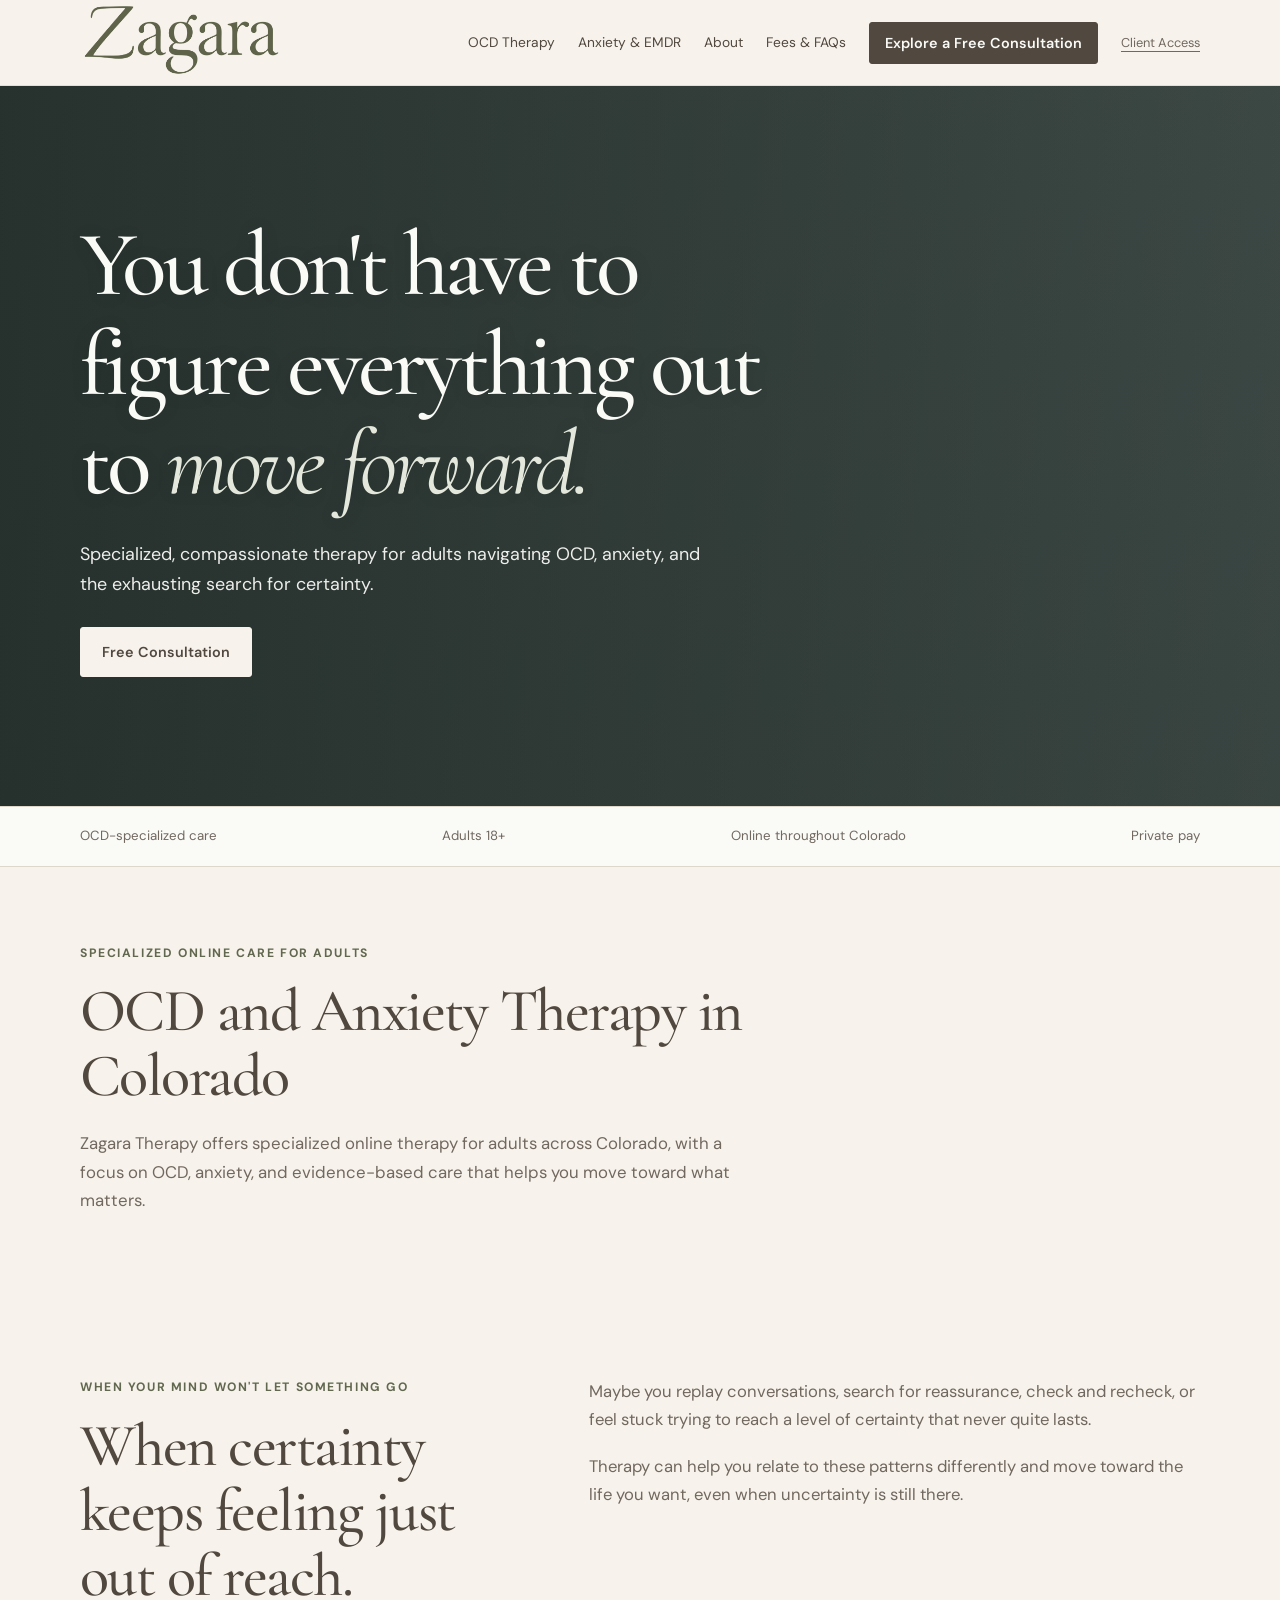
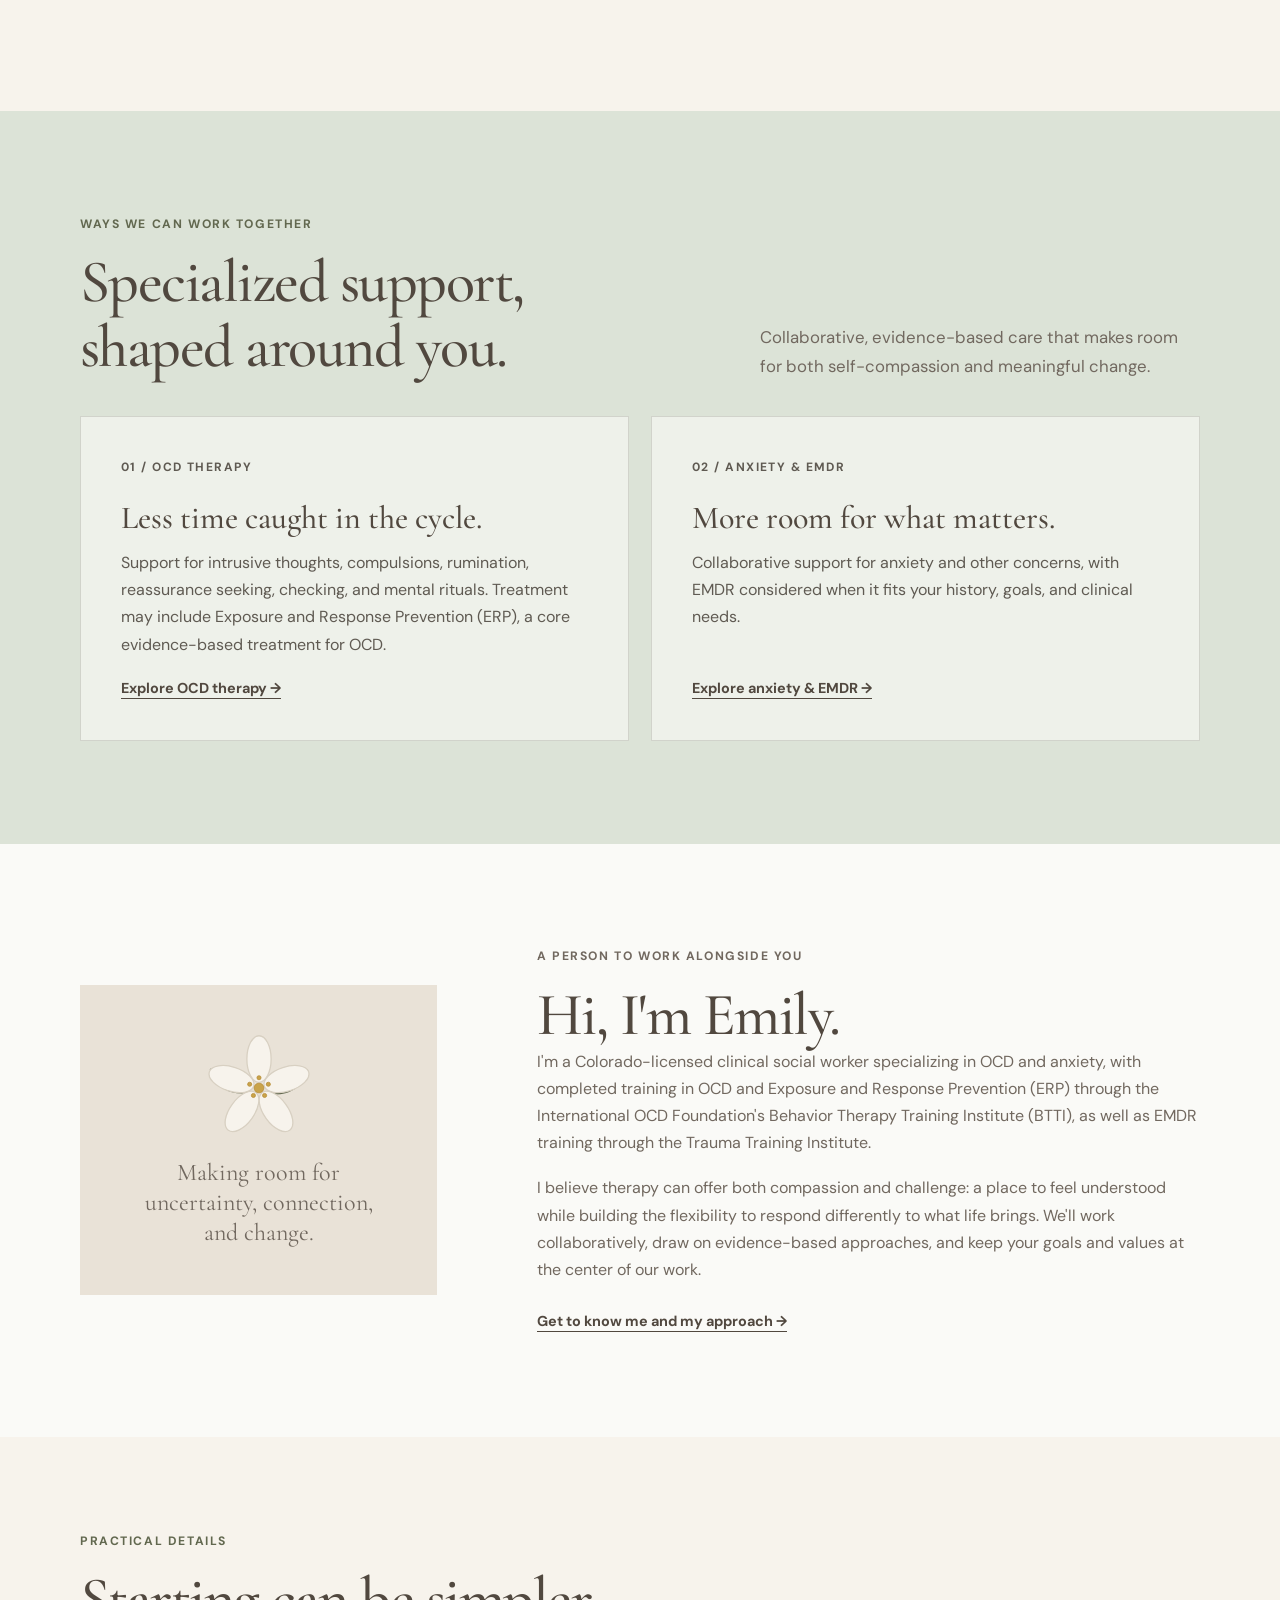
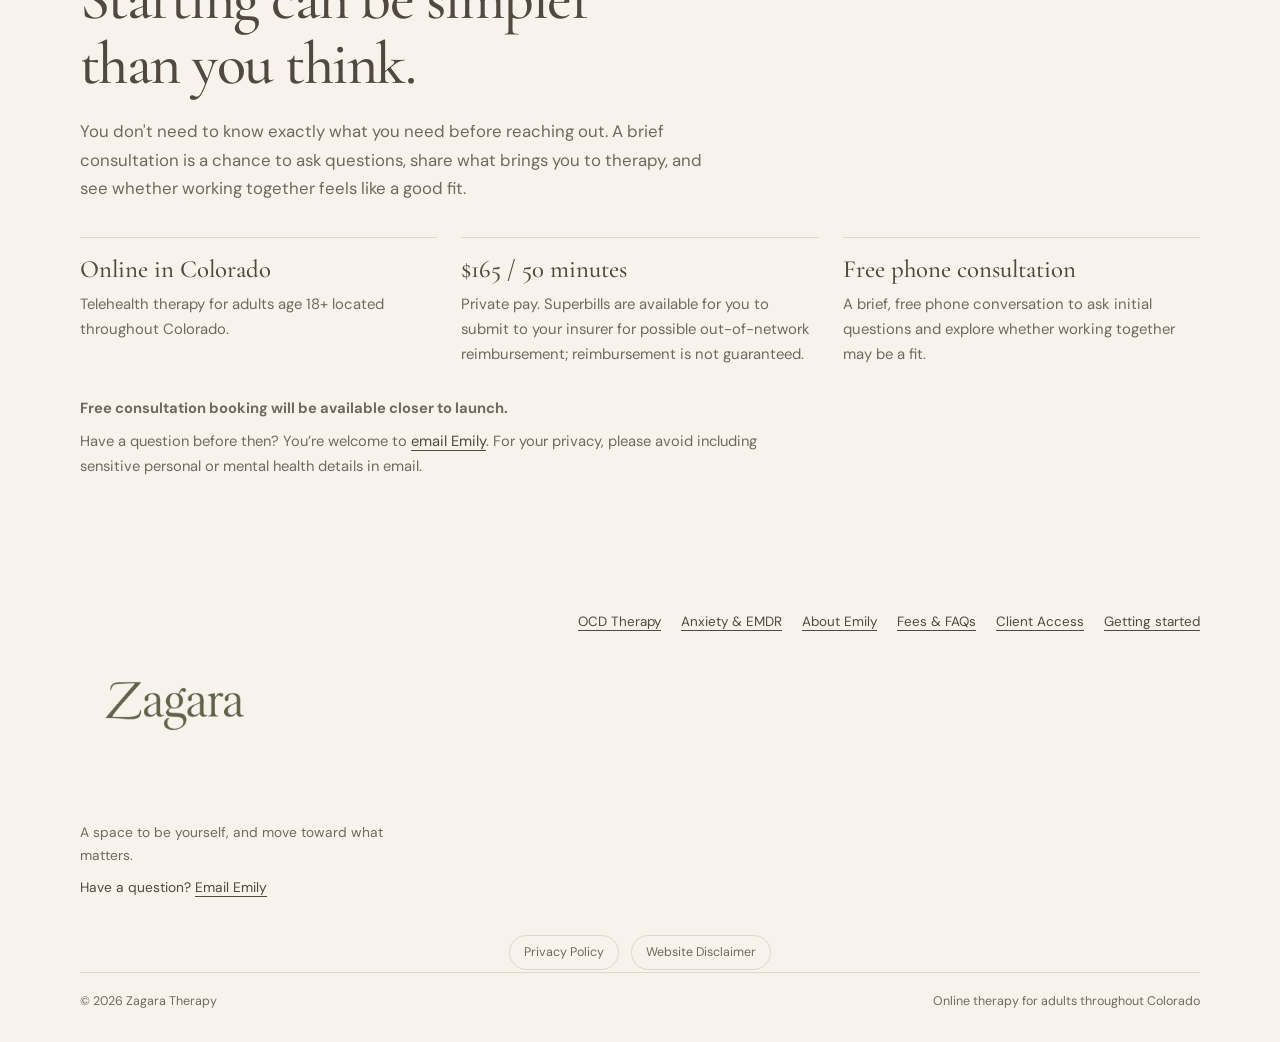
==== index.html @ 6fc8897b "Replace logo image with wordmark in header" ====
<!doctype html>
<html lang="en">
<head>
  <meta name="robots" content="noindex, nofollow">
  <meta charset="utf-8">
  <meta name="viewport" content="width=device-width, initial-scale=1">
  <title>Zagara Therapy | OCD &amp; Anxiety Therapy in Colorado</title>
  <meta name="description" content="Specialized therapy for adults navigating OCD and anxiety throughout Colorado. Online therapy with a collaborative, evidence-based approach.">
  <meta name="theme-color" content="#F7F3EC">
  <meta property="og:type" content="website">
  <meta property="og:site_name" content="Zagara Therapy">
  <meta property="og:title" content="Zagara Therapy | OCD &amp; Anxiety Therapy in Colorado">
  <meta property="og:description" content="Specialized therapy for adults navigating OCD and anxiety throughout Colorado. Online therapy with a collaborative, evidence-based approach.">
  <link rel="icon" type="image/svg+xml" href="zagara-blossom.svg">
  <link rel="stylesheet" href="styles.css">
</head>
<body>
<a class="skip-link" href="#main">Skip to content</a>
<header class="site-header">
  <nav class="nav container" aria-label="Main navigation">
<a class="brand" href="index.html" aria-label="Zagara Therapy home">
  <img src="GREENWORDMARKCROP.png" alt="Zagara Therapy">
</a>
    <a class="button nav-top-cta" href="index.html#consultation">Free Consultation</a>
    <button class="nav-toggle" type="button" aria-expanded="false" aria-controls="primary-navigation" aria-label="Open navigation menu">
      <span></span><span></span><span></span>
    </button>
    <div class="nav-links" id="primary-navigation">
      <a href="ocd-therapy.html">OCD Therapy</a>
      <a href="anxiety-emdr.html">Anxiety &amp; EMDR</a>
      <a href="about.html">About</a>
      <a href="faq.html">Fees &amp; FAQs</a>
      <a class="button nav-menu-cta" href="index.html#consultation">Explore a Free Consultation</a>
      <a class="client-access-link" href="faq.html#client-access">Client Access</a>
    </div>
  </nav>
</header>
<main id="main">
  <section class="hero" id="home" aria-label="Welcome">
    <div class="container hero-content">
      <h1>You don't have to figure everything out to <em>move forward.</em></h1>
      <p class="hero-copy">Specialized, compassionate therapy for adults navigating OCD, anxiety, and the exhausting search for certainty.</p>
      <div class="hero-actions">
        <a class="button" href="#consultation">Free Consultation</a>
      </div>
    </div>
  </section>

  <div class="trust-strip" aria-label="Practice details">
    <div class="container trust-items">
      <span>OCD-specialized care</span><span>Adults 18+</span><span>Online throughout Colorado</span><span>Private pay</span>
    </div>
  </div>

  <section class="section location-intro" aria-labelledby="location-intro-heading">
    <div class="container">
      <p class="eyebrow">Specialized online care for adults</p>
      <h2 id="location-intro-heading">OCD and Anxiety Therapy in Colorado</h2>
      <p class="section-intro">Zagara Therapy offers specialized online therapy for adults across Colorado, with a focus on OCD, anxiety, and evidence-based care that helps you move toward what matters.</p>
    </div>
  </section>

  <section class="section" id="recognition">
    <div class="container recognition-grid">
      <div>
        <p class="eyebrow">When your mind won't let something go</p>
        <h2>When certainty keeps feeling just out of reach.</h2>
      </div>
      <div class="recognition-copy">
        <p>Maybe you replay conversations, search for reassurance, check and recheck, or feel stuck trying to reach a level of certainty that never quite lasts.</p>
        <p>Therapy can help you relate to these patterns differently and move toward the life you want, even when uncertainty is still there.</p>
      </div>
    </div>
  </section>

  <section class="section services" id="services">
    <div class="container">
      <div class="services-heading">
        <div>
          <p class="eyebrow">Ways we can work together</p>
          <h2>Specialized support,<br>shaped around you.</h2>
        </div>
        <p class="section-intro">Collaborative, evidence-based care that makes room for both self-compassion and meaningful change.</p>
      </div>
      <div class="services-grid">
        <article class="service-card">
          <p class="card-number">01 / OCD THERAPY</p>
          <h3>Less time caught in the cycle.</h3>
          <p>Support for intrusive thoughts, compulsions, rumination, reassurance seeking, checking, and mental rituals. Treatment may include Exposure and Response Prevention (ERP), a core evidence-based treatment for OCD.</p>
          <a class="text-link" href="ocd-therapy.html">Explore OCD therapy →</a>
        </article>
        <article class="service-card">
          <p class="card-number">02 / ANXIETY &amp; EMDR</p>
          <h3>More room for what matters.</h3>
          <p>Collaborative support for anxiety and other concerns, with EMDR considered when it fits your history, goals, and clinical needs.</p>
          <a class="text-link" href="anxiety-emdr.html">Explore anxiety &amp; EMDR →</a>
        </article>
      </div>
    </div>
  </section>

  <section class="section about" id="about">
    <div class="container about-grid">
      <div class="about-art" aria-hidden="true">
        <div><img class="about-art-flower" src="zagara-blossom.svg" alt=""><p>Making room for uncertainty, connection, and change.</p></div>
      </div>
      <div class="about-copy">
        <p class="eyebrow">A person to work alongside you</p>
        <h2>Hi, I'm Emily.</h2>
        <p>I'm a Colorado-licensed clinical social worker specializing in OCD and anxiety, with completed training in OCD and Exposure and Response Prevention (ERP) through the International OCD Foundation's Behavior Therapy Training Institute (BTTI), as well as EMDR training through the Trauma Training Institute.</p>
        <p>I believe therapy can offer both compassion and challenge: a place to feel understood while building the flexibility to respond differently to what life brings. We'll work collaboratively, draw on evidence-based approaches, and keep your goals and values at the center of our work.</p>
        <a class="text-link" href="about.html">Get to know me and my approach →</a>
      </div>
    </div>
  </section>

  <section class="section details" id="consultation">
    <div class="container">
      <p class="eyebrow">Practical details</p>
      <h2>Starting can be simpler<br>than you think.</h2>
      <p class="section-intro">You don't need to know exactly what you need before reaching out. A brief consultation is a chance to ask questions, share what brings you to therapy, and see whether working together feels like a good fit.</p>
      <div class="details-grid">
        <div class="detail"><h3>Online in Colorado</h3><p>Telehealth therapy for adults age 18+ located throughout Colorado.</p></div>
        <div class="detail"><h3>$165 / 50 minutes</h3><p>Private pay. Superbills are available for you to submit to your insurer for possible out-of-network reimbursement; reimbursement is not guaranteed.</p></div>
        <div class="detail"><h3>Free phone consultation</h3><p>A brief, free phone conversation to ask initial questions and explore whether working together may be a fit.</p></div>
      </div>
      <div class="consultation-note">
        <p><strong>Free consultation booking will be available closer to launch.</strong></p>
        <p>Have a question before then? You’re welcome to <a href="mailto:emily@zagaratherapy.com">email Emily</a>. For your privacy, please avoid including sensitive personal or mental health details in email.</p>
      </div>
    </div>
  </section>
</main>
<footer class="site-footer">
  <div class="container">
    <div class="footer-top">
      <div>
       <a class="brand footer-brand" href="index.html" aria-label="Zagara Therapy home">
  <img src="GREEN%20WORD%20MARK.png" alt="Zagara Therapy">
</a>
        <p class="footer-blurb">A space to be yourself, and move toward what matters.</p>
        <p class="footer-contact">Have a question? <a href="mailto:emily@zagaratherapy.com">Email Emily</a></p>
      </div>
      <nav class="footer-links" aria-label="Footer navigation">
        <a href="ocd-therapy.html">OCD Therapy</a>
        <a href="anxiety-emdr.html">Anxiety &amp; EMDR</a>
        <a href="about.html">About Emily</a>
        <a href="faq.html">Fees &amp; FAQs</a>
        <a href="faq.html#client-access">Client Access</a>
        <a href="index.html#consultation">Getting started</a>
      </nav>
    </div>
    <div class="legal-footer-links" aria-label="Legal information">
      <a href="privacy.html">Privacy Policy</a>
      <a href="disclaimer.html">Website Disclaimer</a>
    </div>
    <div class="footer-bottom">
      <span>© <span class="year">2026</span> Zagara Therapy</span>
      <span>Online therapy for adults throughout Colorado</span>
    </div>
  </div>
</footer>
<script>document.querySelectorAll(".year").forEach(function (el) { el.textContent = new Date().getFullYear(); });</script>
<script>
(function () {
  var toggle = document.querySelector('.nav-toggle');
  var menu = document.querySelector('#primary-navigation');
  if (!toggle || !menu) return;
  toggle.addEventListener('click', function () {
    var isOpen = toggle.getAttribute('aria-expanded') === 'true';
    toggle.setAttribute('aria-expanded', String(!isOpen));
    toggle.setAttribute('aria-label', isOpen ? 'Open navigation menu' : 'Close navigation menu');
    menu.classList.toggle('is-open', !isOpen);
  });
  menu.querySelectorAll('a').forEach(function (link) {
    link.addEventListener('click', function () {
      toggle.setAttribute('aria-expanded', 'false');
      toggle.setAttribute('aria-label', 'Open navigation menu');
      menu.classList.remove('is-open');
    });
  });
})();
</script>
</body>
</html>
---- styles.css ----
@import url('https://fonts.googleapis.com/css2?family=Cormorant+Garamond:wght@400;500;600&family=DM+Sans:wght@400;500;600;700&display=swap');

:root {
  --cream: #F7F3EC;
  --white: #FAFAF7;
  --sage: #DCE3D7;
  --olive: #62684F;
  --clay: #A77D68;
  --earth: #51483F;
  --muted: #71685F;
  --line: #DED7CC;
  --serif: "Cormorant Garamond", Georgia, serif;
  --sans: "DM Sans", Arial, sans-serif;
  --page-width: 1120px;
}
* { box-sizing: border-box; }
html { scroll-behavior: smooth; scroll-padding-top: 92px; }
body { margin: 0; background: var(--cream); color: var(--earth); font: 16px/1.7 var(--sans); -webkit-font-smoothing: antialiased; }
a { color: inherit; }
a:focus-visible { outline: 3px solid var(--olive); outline-offset: 4px; border-radius: 3px; }
.skip-link { position: absolute; top: -100px; left: 16px; z-index: 10; padding: 10px 16px; background: var(--white); }
.skip-link:focus { top: 16px; }
.container { width: min(calc(100% - 48px), var(--page-width)); margin-inline: auto; }
.eyebrow { margin: 0 0 16px; color: var(--olive); font-size: .76rem; font-weight: 700; letter-spacing: .13em; text-transform: uppercase; }
h1, h2, h3, .brand { font-family: var(--serif); font-weight: 500; line-height: 1.08; }
h1 { max-width: 760px; margin: 0; font-size: clamp(3.35rem, 7.2vw, 6rem); letter-spacing: -.04em; }
h2 { margin: 0; font-size: clamp(2.5rem, 4.7vw, 4rem); letter-spacing: -.025em; }
h3 { margin: 0; font-size: 2rem; }
p { margin: 0 0 18px; }
.section { padding-block: clamp(66px, 8vw, 104px); }
.section-intro { max-width: 650px; margin-top: 20px; color: var(--muted); font-size: 1.05rem; }
.button { display: inline-flex; min-height: 50px; align-items: center; justify-content: center; padding: 12px 21px; border: 1px solid var(--earth); border-radius: 3px; background: var(--earth); color: var(--white); font: 600 .9rem var(--sans); text-decoration: none; transition: background .2s ease, color .2s ease; }
.button:hover { background: var(--olive); border-color: var(--olive); }
.button-outline { background: transparent; color: var(--earth); }
.button-outline:hover { color: white; }
.text-link { display: inline-block; margin-top: 8px; font-size: .9rem; font-weight: 700; text-decoration-thickness: 1px; text-underline-offset: 5px; }
.site-header { position: sticky; top: 0; z-index: 5; border-bottom: 1px solid rgba(81,72,63,.12); background: rgba(247,243,236,.97); backdrop-filter: blur(10px); }
.nav {
  display: flex;
  min-height: 125px;
  align-items: center;
  justify-content: space-between;
  gap: 24px;
}
.brand {
  display: inline-flex;
  flex-shrink: 0;
  align-items: center;
  text-decoration: none;
}

.brand img {
  display: block;
  width: 340px;
  height: auto;
  max-width: none;
  object-fit: contain;
}
.nav-links { display: flex; align-items: center; gap: 23px; }
.nav-top-cta { display: none; white-space: nowrap; }
.nav-menu-cta { display: inline-flex; }
.nav-toggle { display: none; }
.client-access-link { color: var(--muted); font-size: .8rem !important; text-decoration: underline !important; text-underline-offset: 4px; white-space: nowrap; }
.nav-toggle { border: 1px solid var(--line); border-radius: 3px; background: transparent; width: 44px; height: 42px; padding: 10px; flex-direction: column; justify-content: center; gap: 5px; cursor: pointer; }
.nav-toggle span { display: block; height: 2px; width: 100%; background: var(--earth); }
.nav-links > a:not(.button) { font-size: .86rem; text-decoration: none; }
.nav-links > a:not(.button):hover { text-decoration: underline; text-underline-offset: 4px; }
.nav .button { min-height: 42px; padding: 8px 15px; }
.hero {
  position: relative;
  display: flex;
  min-height: clamp(560px, 66vw, 720px);
  align-items: center;
  overflow: hidden;
  isolation: isolate;
  padding-block: clamp(76px, 10vw, 132px);
  background-color: #46534f;
  background-image: linear-gradient(90deg, rgba(29, 39, 36, .72) 0%, rgba(36, 46, 42, .55) 48%, rgba(36, 46, 42, .18) 100%), linear-gradient(0deg, rgba(29, 39, 36, .22), rgba(29, 39, 36, .12)), url("https://images.unsplash.com/photo-1587032044508-f13ba5cd6a0a?auto=format&fit=crop&fm=jpg&q=85&w=2400");
  background-size: cover;
  background-position: center 54%;
}
.hero-content { position: relative; z-index: 1; }
.hero h1 { max-width: 760px; color: #FAFAF7; text-shadow: 0 1px 18px rgba(0,0,0,.12); }
.hero h1 em { color: #E4E8DC; font-weight: 400; }
.hero-copy { max-width: 620px; margin-top: 25px; color: rgba(250,250,247,.94); font-size: clamp(1.03rem, 1.4vw, 1.16rem); }
.hero-actions { display: flex; flex-wrap: wrap; align-items: center; gap: 13px; margin-top: 27px; }
.hero .button { border-color: #F7F3EC; background: #F7F3EC; color: var(--earth); }
.hero .button:hover { border-color: #DCE3D7; background: #DCE3D7; color: var(--earth); }
.trust-strip { border-block: 1px solid var(--line); background: var(--white); }
.location-intro { padding-top: clamp(48px, 6vw, 76px); padding-bottom: clamp(38px, 5vw, 60px); }
.location-intro h2 { max-width: 760px; margin-bottom: 0; }
.location-intro .section-intro { margin-bottom: 0; }
.brand-manifesto {
  display: flex;
  flex-direction: column;
  align-items: center;
  gap: 12px;
  margin: 38px 0 !important;
  padding: 28px 22px 30px;
  border-block: 1px solid var(--line);
  background: rgba(220, 227, 215, .28);
  text-align: center;
}
.brand-manifesto-flower { display: block; width: 34px; height: 34px; object-fit: contain; }
.brand-manifesto p {
  max-width: 560px;
  margin: 0 !important;
  color: var(--olive) !important;
  font-family: var(--serif);
  font-size: clamp(1.8rem, 3.4vw, 2.45rem);
  font-weight: 500;
  line-height: 1.12;
  letter-spacing: -.015em;
}
.trust-items { display: flex; flex-wrap: wrap; justify-content: space-between; gap: 12px 24px; padding-block: 18px; }
.trust-items span { color: var(--muted); font-size: .83rem; }
.recognition-grid { display: grid; grid-template-columns: .8fr 1.2fr; gap: clamp(36px, 8vw, 105px); }
.recognition-copy { color: var(--muted); font-size: 1.04rem; }
.recognition-copy p:last-child { margin-bottom: 0; }
.services { background: var(--sage); }
.services-heading { display: flex; align-items: end; justify-content: space-between; gap: 28px; }
.services-heading .section-intro { max-width: 440px; margin: 0; }
.services-grid { display: grid; grid-template-columns: repeat(2, minmax(0, 1fr)); gap: 22px; margin-top: 36px; }
.service-card { display: flex; min-height: 300px; flex-direction: column; align-items: flex-start; padding: clamp(26px, 3.5vw, 40px); border: 1px solid rgba(81,72,63,.18); background: rgba(250,250,247,.62); }
.card-number { margin-bottom: 23px; color: var(--olive); font-size: .75rem; font-weight: 700; letter-spacing: .12em; }
.service-card h3 { margin-bottom: 14px; }
.service-card p { color: #5F5A52; }
.service-card .text-link { margin-top: auto; }
.about { background: var(--white); }
.about-grid { display: grid; grid-template-columns: .7fr 1.3fr; align-items: center; gap: clamp(36px, 8vw, 100px); }
.about-art { display: grid; min-height: 310px; place-items: center; padding: 28px; background: #E9E2D7; text-align: center; }
.about-art-flower { display: block; width: 112px; height: 112px; margin: 0 auto; }
.about-art p { max-width: 230px; margin: 14px auto 0; color: var(--muted); font-family: var(--serif); font-size: 1.5rem; line-height: 1.25; }
.about-copy p { color: var(--muted); }
.details { padding-block: clamp(64px, 8vw, 94px); }
.consultation-note { margin-top: 28px; max-width: 720px; color: var(--muted); font-size: .92rem; }
.consultation-note p { margin: 8px 0; }
.consultation-note a, .footer-contact a { color: var(--earth); text-underline-offset: 4px; }
.footer-contact { margin: 8px 0 0; font-size: .86rem; }
.details-grid { display: grid; grid-template-columns: repeat(3, minmax(0, 1fr)); gap: 24px; margin-top: 34px; }
.detail { padding-top: 18px; border-top: 1px solid var(--line); }
.detail h3 { margin-bottom: 9px; font-size: 1.55rem; }
.detail p { margin-bottom: 0; color: var(--muted); font-size: .93rem; }
.cta { padding-block: clamp(68px, 9vw, 100px); background: var(--earth); color: var(--white); }
.cta-grid { display: grid; grid-template-columns: 1.1fr .9fr; align-items: center; gap: 50px; }
.cta .eyebrow { color: #D5DCCB; }
.cta h2 { max-width: 650px; }
.cta-copy { color: #E3DDD4; }
.cta .button { border-color: var(--white); background: var(--white); color: var(--earth); }
.cta .button:hover { border-color: var(--sage); background: var(--sage); }
.cta-note { margin-top: 12px; font-size: .82rem; }
.page-hero { padding-block: clamp(66px, 9vw, 112px) 72px; border-bottom: 1px solid var(--line); }
.page-hero h1 { max-width: 850px; font-size: clamp(3.2rem, 6.5vw, 5.3rem); }
.prose { max-width: 780px; }
.prose h2 { margin: 36px 0 16px; font-size: clamp(2rem, 4vw, 3rem); }
.prose h3 { margin: 25px 0 10px; font-size: 1.6rem; }
.prose p, .prose li { color: var(--muted); }
.prose ul { padding-left: 1.3rem; }
.prose li { margin-bottom: 8px; }
.content-layout { display: grid; grid-template-columns: minmax(0, 1fr) minmax(220px, .45fr); gap: clamp(35px, 7vw, 90px); }
.side-note { align-self: start; padding: 25px; background: var(--sage); }
.side-note h2 { font-size: 1.8rem; margin-bottom: 12px; }
.side-note p { color: #5F5A52; font-size: .93rem; }
.site-footer { padding-block: 30px; background: var(--cream); }
.footer-top { display: flex; flex-wrap: wrap; justify-content: space-between; gap: 24px; padding-bottom: 22px; }
.footer-blurb { max-width: 320px; margin: 6px 0 0; color: var(--muted); font-size: .86rem; }
.footer-links { display: flex; flex-wrap: wrap; align-items: flex-start; gap: 10px 20px; }
.footer-links a { font-size: .84rem; text-underline-offset: 4px; }
.footer-bottom { display: flex; flex-wrap: wrap; justify-content: space-between; gap: 10px; padding-top: 18px; border-top: 1px solid var(--line); color: var(--muted); font-size: .78rem; }
@media (max-width: 820px) {
  .nav { flex-wrap: wrap; padding-block: 12px; gap: 12px; }
  .nav-links { flex-wrap: wrap; gap: 10px 18px; }
  .recognition-grid, .about-grid, .cta-grid, .content-layout { grid-template-columns: 1fr; }
  .services-heading { align-items: flex-start; flex-direction: column; }
  .services-heading .section-intro { margin-top: 14px; }
  .about-art { min-height: 230px; }
}
@media (max-width: 600px) {
  .container { width: min(calc(100% - 36px), var(--page-width)); }
  .brand { font-size: 1.58rem; gap: 7px; }
  .brand-flower { width: 29px; height: 29px; }
  .nav { display: grid; grid-template-columns: minmax(0, 1fr) auto auto; gap: 10px; }
  .nav .brand { font-size: 1.42rem; }
  .nav .brand-flower { width: 27px; height: 27px; }
  .nav-top-cta { display: inline-flex; margin: 0; min-height: 40px; padding: 7px 11px; font-size: .76rem; }
  .nav-toggle { display: flex; }
  .nav-links { display: none; grid-column: 1 / -1; width: 100%; padding: 14px 0 4px; border-top: 1px solid var(--line); align-items: stretch; flex-direction: column; gap: 0; }
  .nav-links.is-open { display: flex; }
  .nav-links > a:not(.button) { display: block; padding: 10px 2px; font-size: .96rem; }
  .nav-links .nav-menu-cta { display: inline-flex; width: 100%; margin: 8px 0; }
  .nav-links .client-access-link { padding-top: 8px; padding-bottom: 8px; }
  .nav .button { min-height: 40px; }
  .hero { min-height: 650px; padding-block: 76px; background-position: 61% center; background-image: linear-gradient(90deg, rgba(29,39,36,.76), rgba(29,39,36,.43)), linear-gradient(0deg, rgba(29,39,36,.28), rgba(29,39,36,.12)), url("https://images.unsplash.com/photo-1587032044508-f13ba5cd6a0a?auto=format&fit=crop&fm=jpg&q=85&w=1600"); }
  .hero h1 { font-size: clamp(3rem, 12vw, 4.4rem); }
  .hero-copy { max-width: 34rem; }
  .hero-actions { align-items: flex-start; }
  .trust-items { display: grid; grid-template-columns: 1fr 1fr; gap: 10px; }
  .services-grid, .details-grid { grid-template-columns: 1fr; }
  .service-card { min-height: 265px; }
  .footer-top, .footer-bottom { flex-direction: column; }
}
@media (prefers-reduced-motion: reduce) {
  html { scroll-behavior: auto; }
  *, *::before, *::after { transition-duration: .01ms !important; }
}


/* Quiet legal links at the very bottom of every page */
.legal-footer-links {
  display: flex;
  flex-wrap: wrap;
  justify-content: center;
  gap: 10px 12px;
  padding: 14px 0 2px;
}
.legal-footer-links a {
  display: inline-flex;
  align-items: center;
  justify-content: center;
  min-height: 34px;
  padding: 6px 14px;
  border: 1px solid var(--line);
  border-radius: 999px;
  color: var(--muted);
  font-size: .78rem;
  text-decoration: none;
  transition: background-color .18s ease, border-color .18s ease, color .18s ease;
}
.legal-footer-links a:hover,
.legal-footer-links a:focus-visible {
  background: var(--sage);
  border-color: var(--olive);
  color: var(--earth);
}
@media (max-width: 600px) {
  .legal-footer-links { justify-content: flex-start; }
}

/* About page credentials box */
.credentials-box {
  background: #DCE3D7;
  border: 1px solid rgba(81, 72, 63, 0.12);
  border-radius: 8px;
  padding: 28px 32px;
}

.credentials-box h2 {
  margin-top: 0;
  margin-bottom: 20px;
}

.credentials-box ul {
  list-style: none;
  padding: 0;
  margin: 0;
}

.credentials-box li {
  display: flex;
  flex-direction: column;
  gap: 5px;
  padding: 14px 0;
  border-bottom: 1px solid rgba(81, 72, 63, 0.15);
}

.credentials-box li:last-child {
  border-bottom: none;
  padding-bottom: 0;
}

.credentials-box li strong {
  color: #51483F;
  font-weight: 600;
}

.credentials-box li span {
  color: #51483F;
  line-height: 1.6;
  font-size: 0.95rem;
}

@media (max-width: 600px) {
  .credentials-box {
    padding: 22px;
  }
}
/* Header logo sizing */
.brand img {
  display: block;
  width: 200px;
  height: auto;
  max-width: 100%;
  object-fit: contain;
}

.nav {
  min-height: 85px;
}

@media (max-width: 700px) {
  .nav {
    min-height: 68px;
  }

  .brand img {
    width: 155px;
  }
}
@media (min-width: 701px) {
  .brand img {
    padding-bottom: 6px;
  }
}
.footer-brand img {
  display: block;
  width: 190px;
  height: auto;
  object-fit: contain;
}
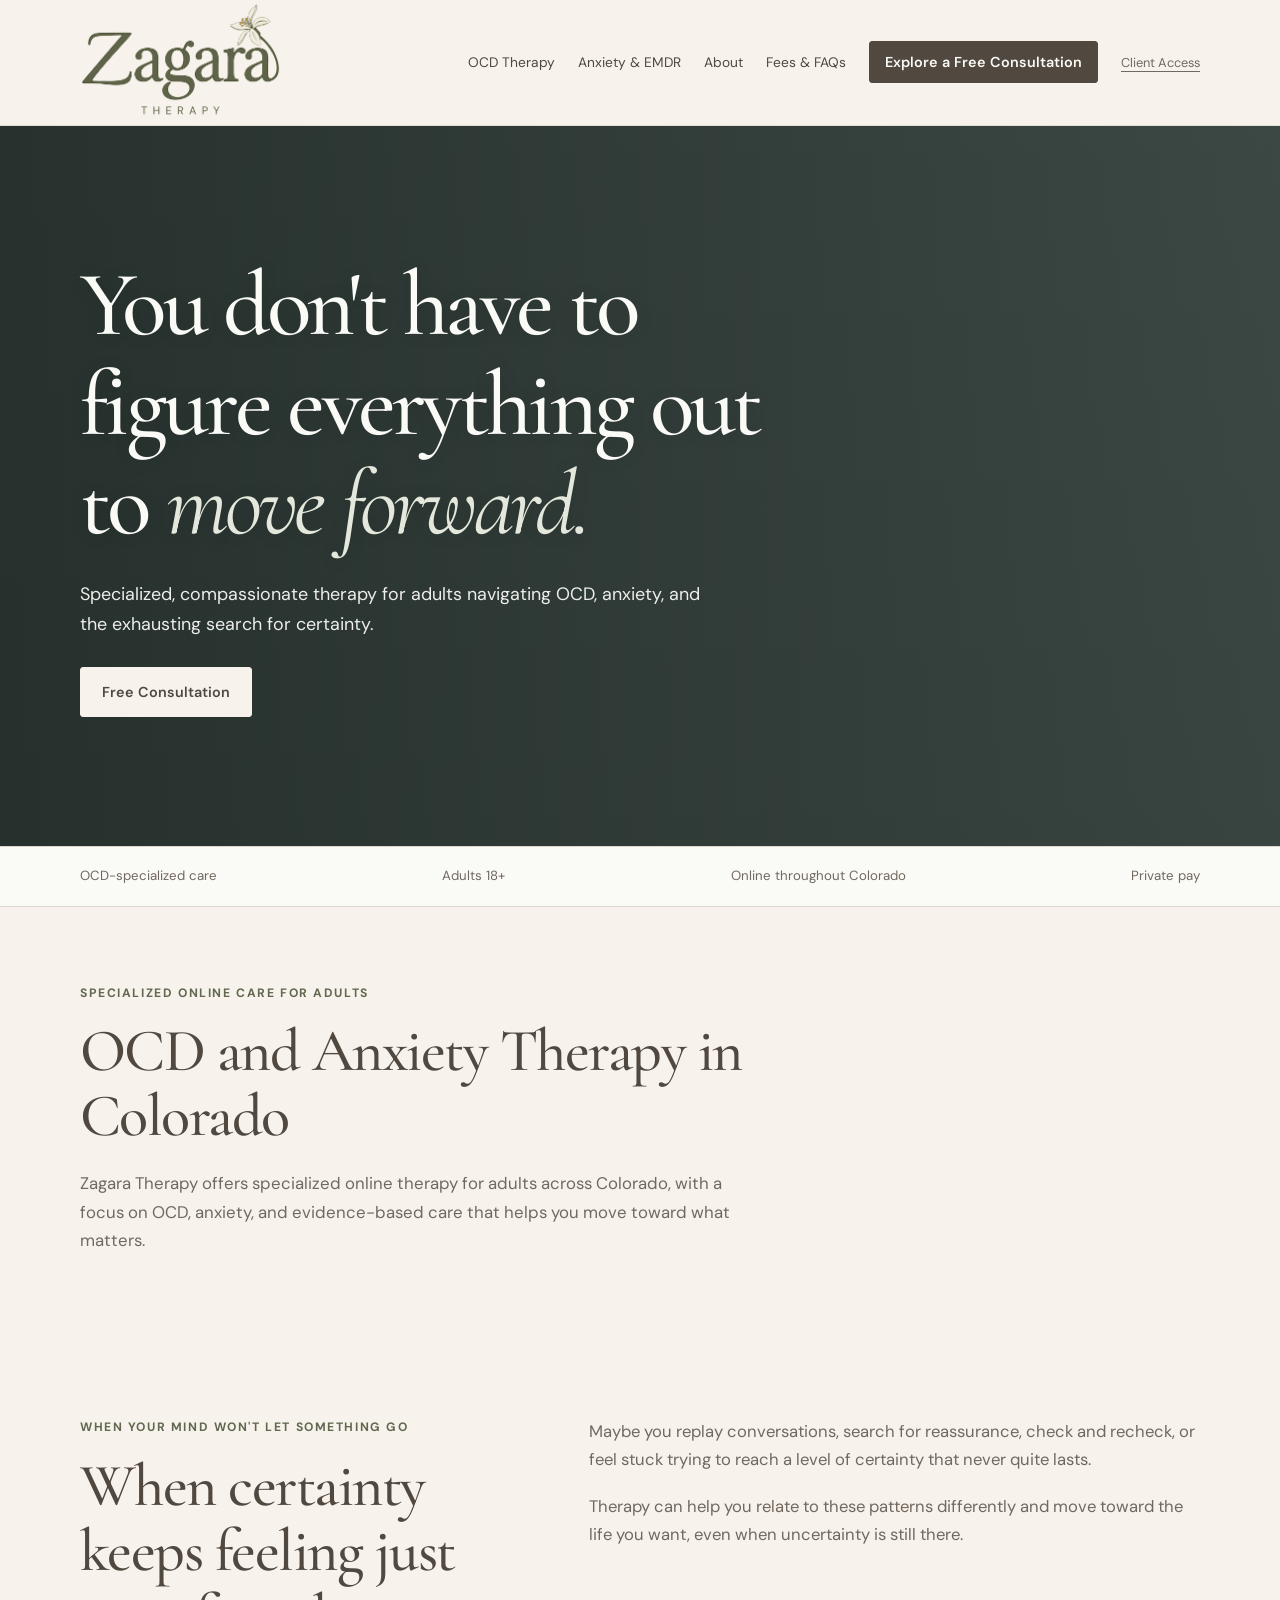
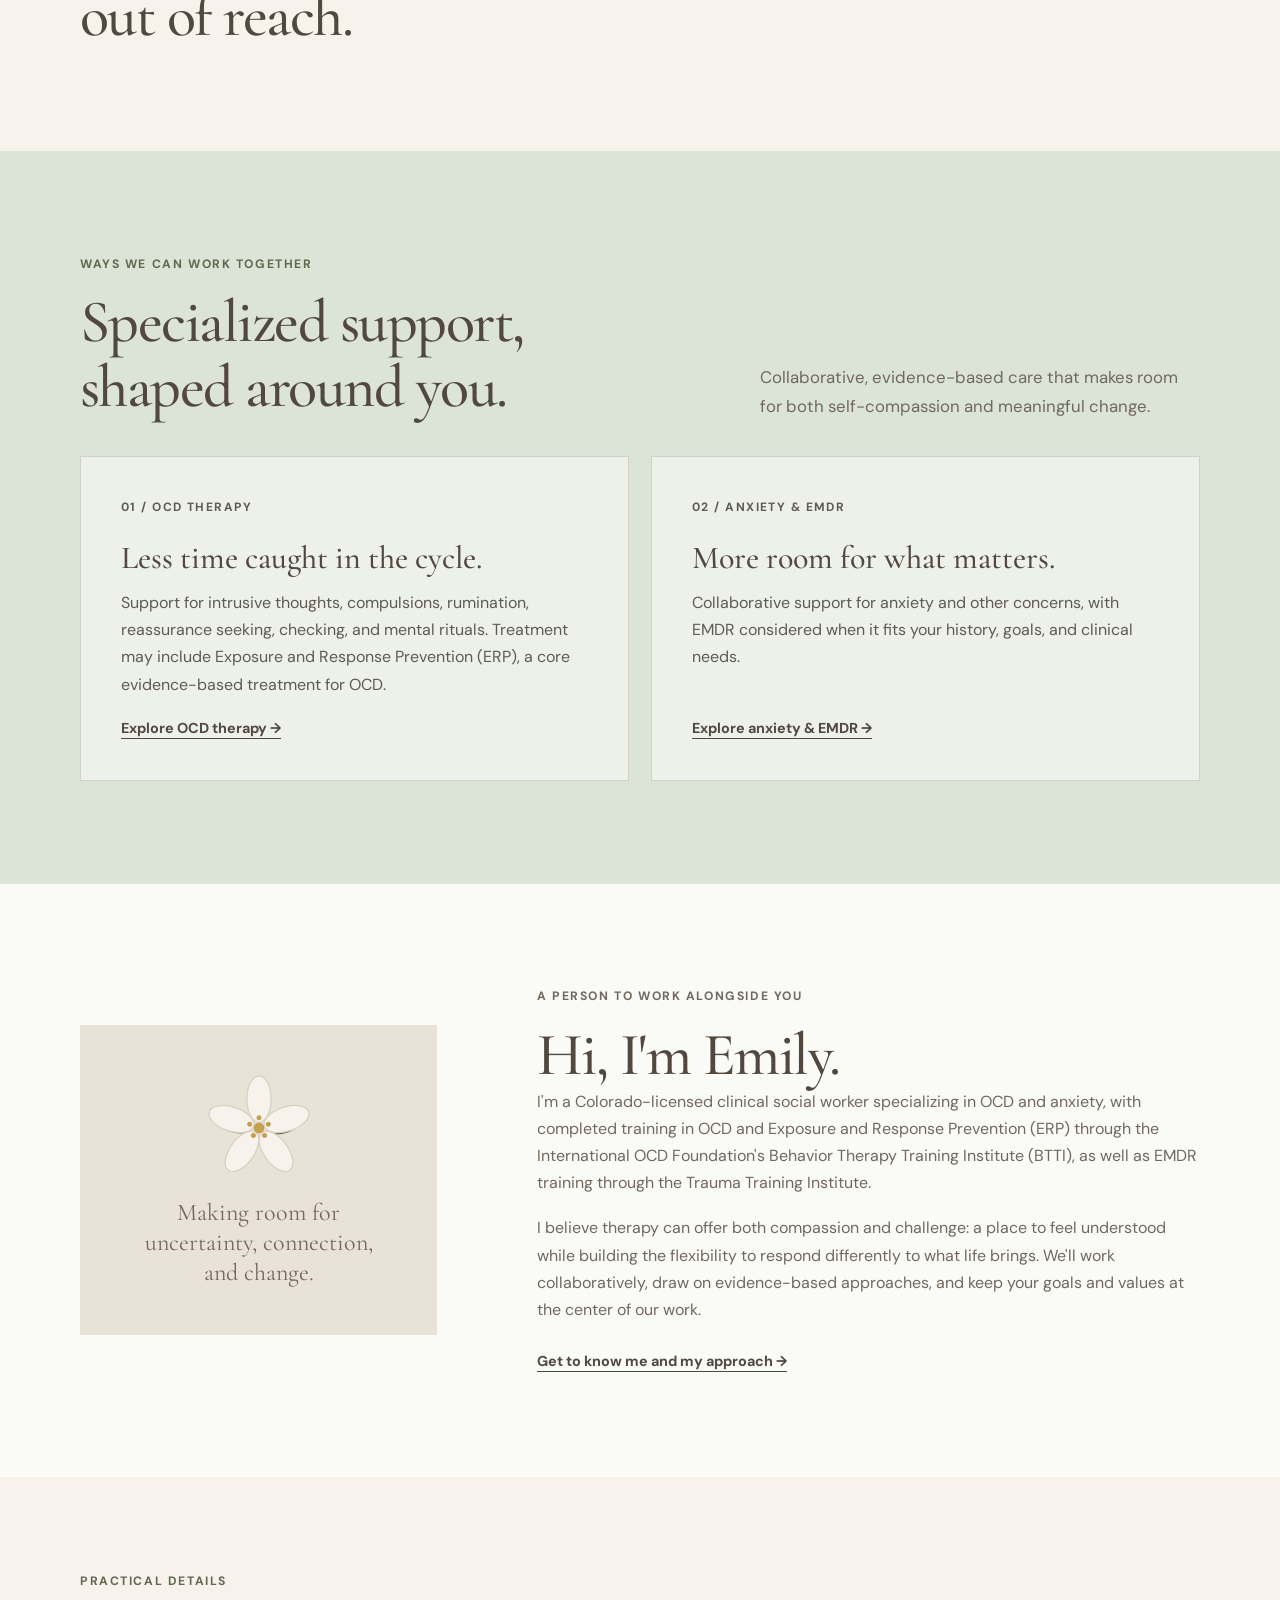
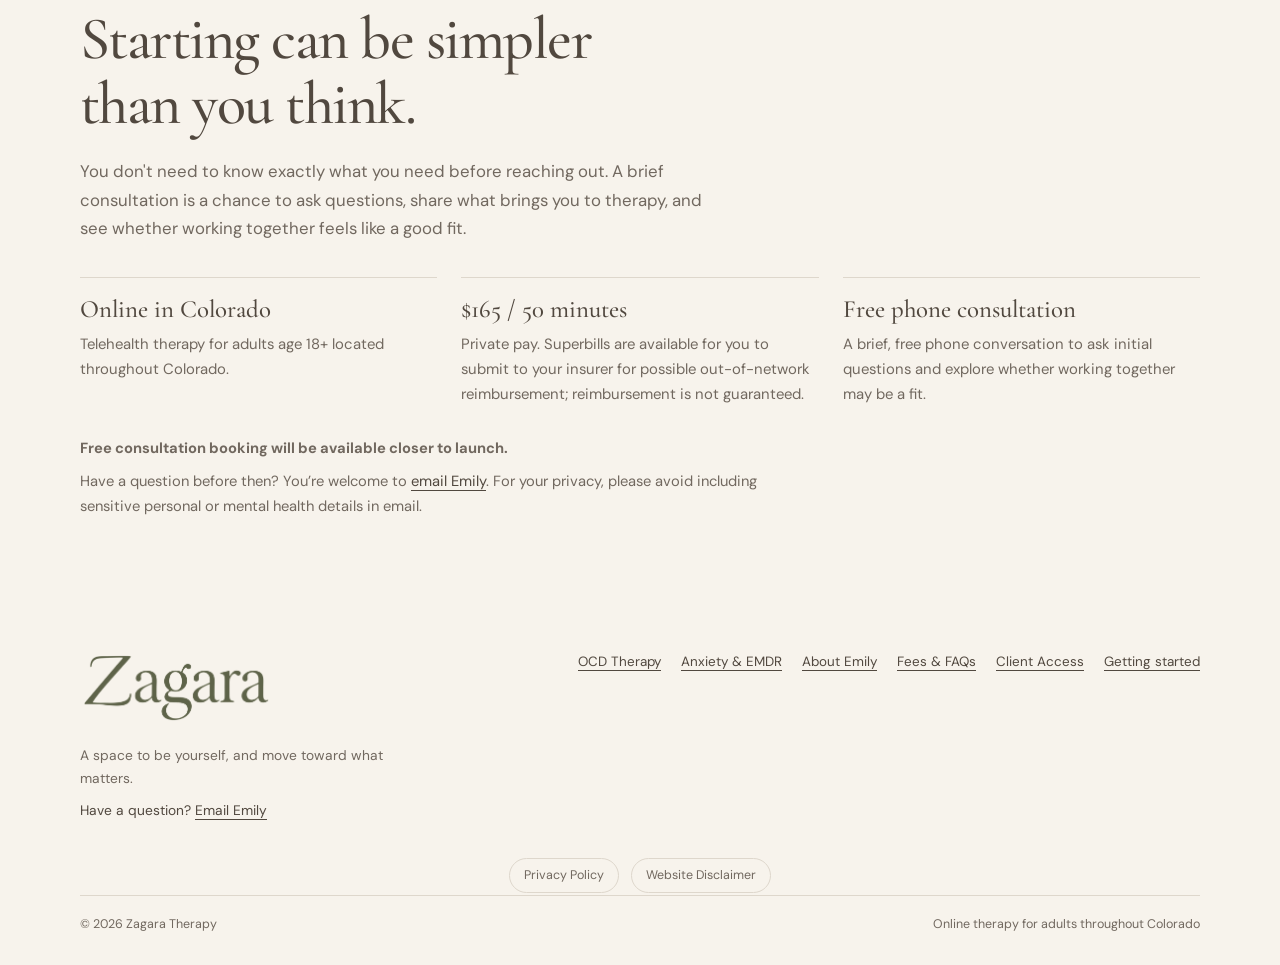
==== commit c1e2927e: "Replace images in header and footer with new logos" ====
--- a/index.html
+++ b/index.html
@@ -19,7 +19,7 @@
 <header class="site-header">
   <nav class="nav container" aria-label="Main navigation">
 <a class="brand" href="index.html" aria-label="Zagara Therapy home">
-  <img src="GREENWORDMARKCROP.png" alt="Zagara Therapy">
+   <img src="GREENSUBLOGOCROP.png" alt="Zagara Therapy">
 </a>
     <a class="button nav-top-cta" href="index.html#consultation">Free Consultation</a>
     <button class="nav-toggle" type="button" aria-expanded="false" aria-controls="primary-navigation" aria-label="Open navigation menu">
@@ -136,7 +136,7 @@
     <div class="footer-top">
       <div>
        <a class="brand footer-brand" href="index.html" aria-label="Zagara Therapy home">
-  <img src="GREEN%20WORD%20MARK.png" alt="Zagara Therapy">
+  <img src="GREENWORDMARKCROP.png" alt="Zagara Therapy">
 </a>
         <p class="footer-blurb">A space to be yourself, and move toward what matters.</p>
         <p class="footer-contact">Have a question? <a href="mailto:emily@zagaratherapy.com">Email Emily</a></p>
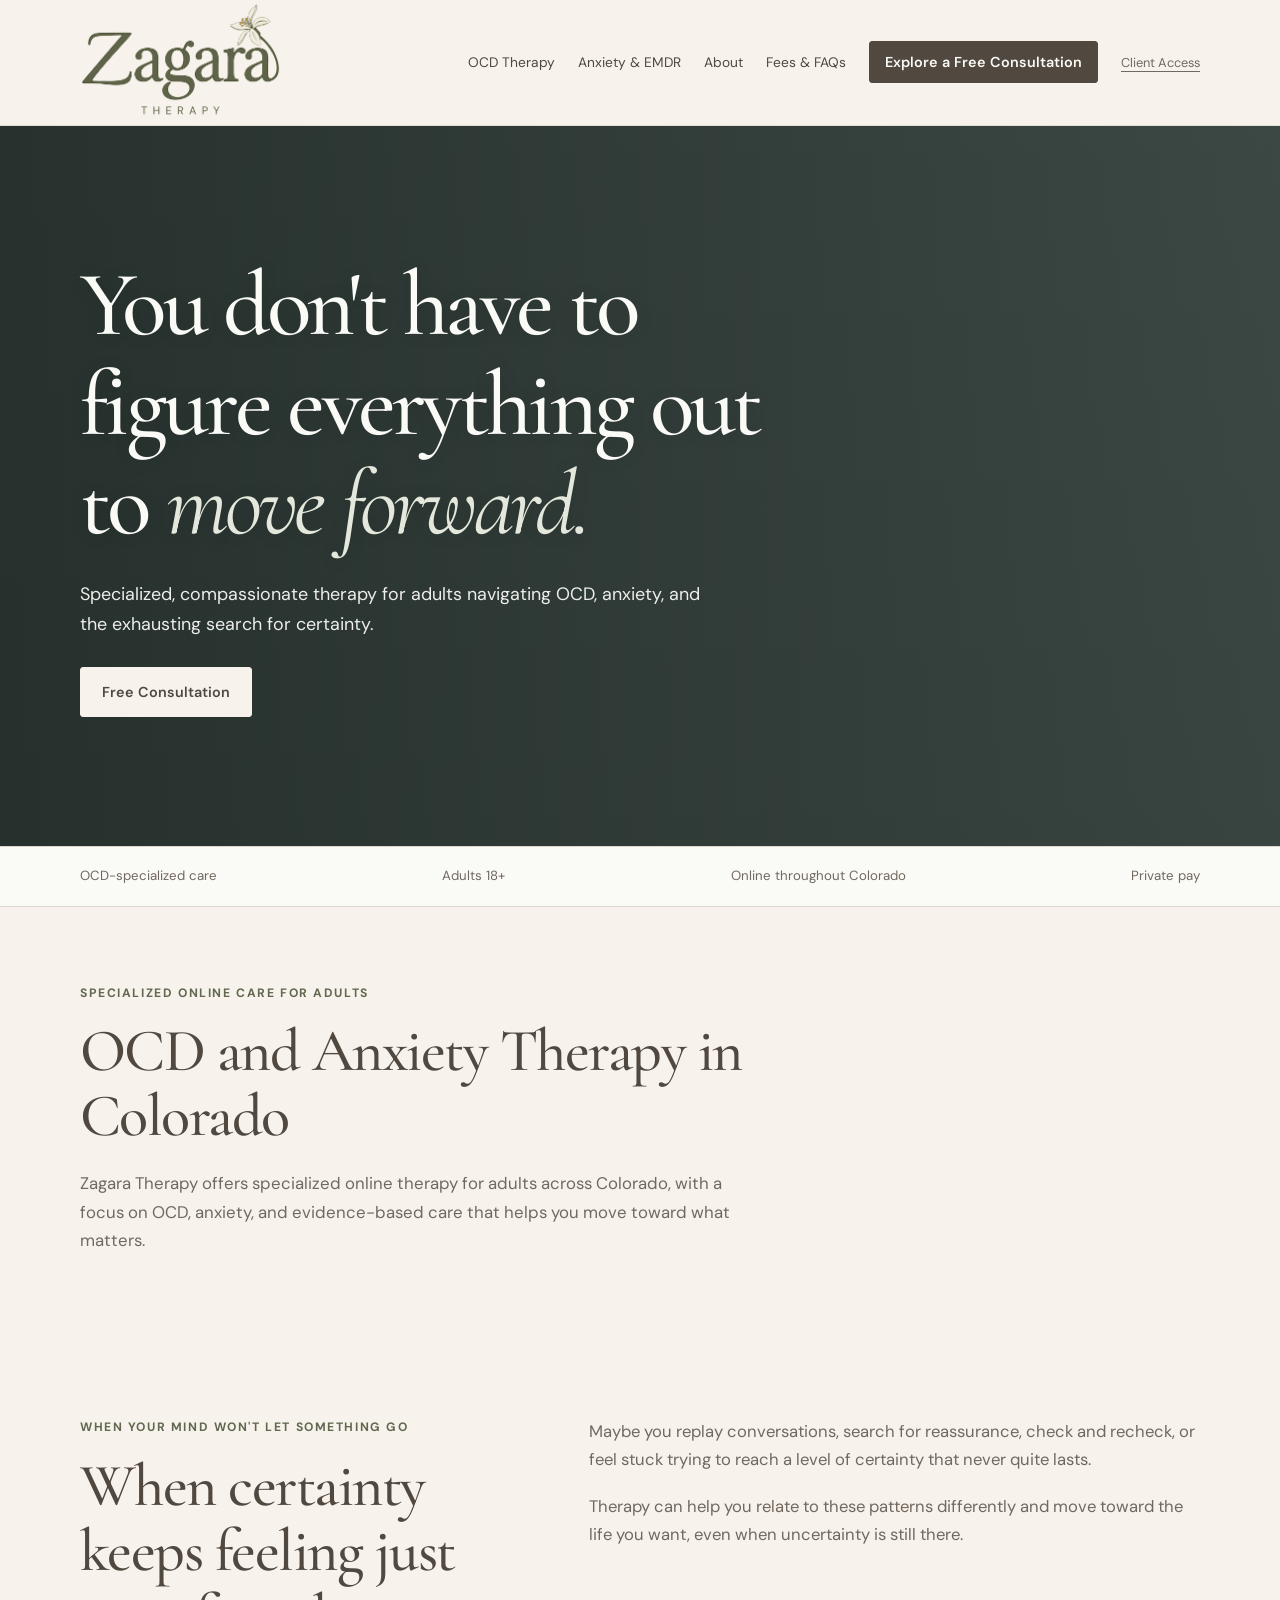
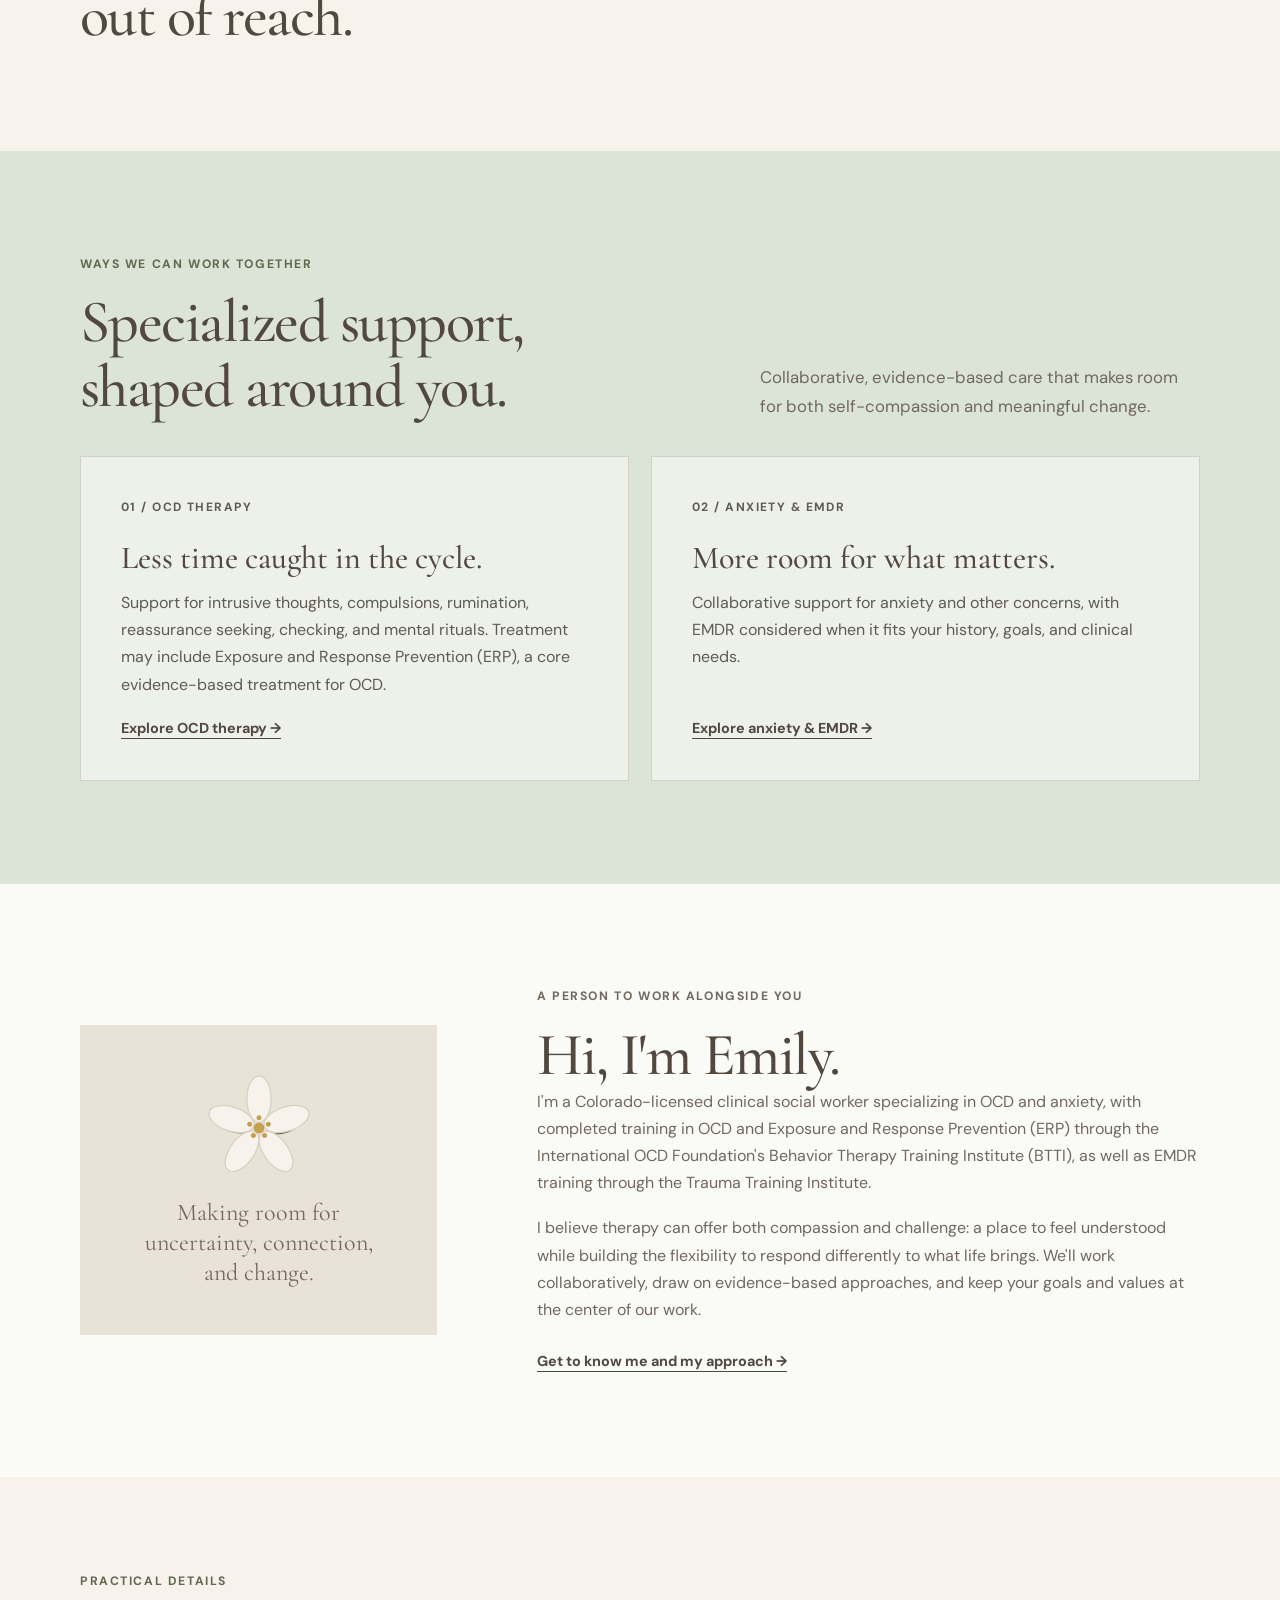
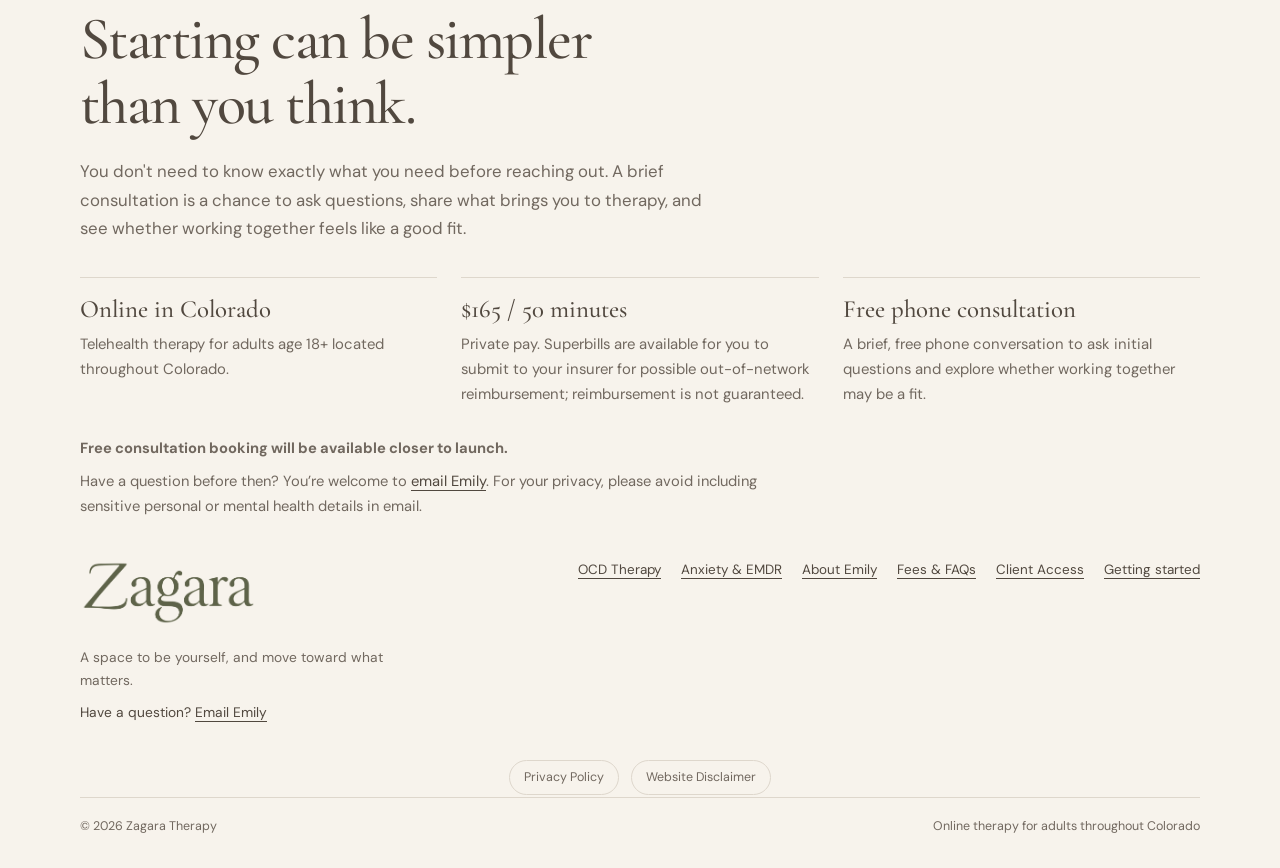
==== commit 3e1c7a8d: "Change favicon link from SVG to PNG format" ====
--- a/index.html
+++ b/index.html
@@ -11,7 +11,7 @@
   <meta property="og:site_name" content="Zagara Therapy">
   <meta property="og:title" content="Zagara Therapy | OCD &amp; Anxiety Therapy in Colorado">
   <meta property="og:description" content="Specialized therapy for adults navigating OCD and anxiety throughout Colorado. Online therapy with a collaborative, evidence-based approach.">
-  <link rel="icon" type="image/svg+xml" href="zagara-blossom.svg">
+<link rel="icon" type="image/png" href="FAVICON%20PNG.png">
   <link rel="stylesheet" href="styles.css">
 </head>
 <body>
--- a/styles.css
+++ b/styles.css
@@ -29,6 +29,9 @@
 p { margin: 0 0 18px; }
 .section { padding-block: clamp(66px, 8vw, 104px); }
 .section-intro { max-width: 650px; margin-top: 20px; color: var(--muted); font-size: 1.05rem; }
+.details {
+  padding-bottom: 0px;
+}
 .button { display: inline-flex; min-height: 50px; align-items: center; justify-content: center; padding: 12px 21px; border: 1px solid var(--earth); border-radius: 3px; background: var(--earth); color: var(--white); font: 600 .9rem var(--sans); text-decoration: none; transition: background .2s ease, color .2s ease; }
 .button:hover { background: var(--olive); border-color: var(--olive); }
 .button-outline { background: transparent; color: var(--earth); }
@@ -132,7 +135,10 @@
 .about-art-flower { display: block; width: 112px; height: 112px; margin: 0 auto; }
 .about-art p { max-width: 230px; margin: 14px auto 0; color: var(--muted); font-family: var(--serif); font-size: 1.5rem; line-height: 1.25; }
 .about-copy p { color: var(--muted); }
-.details { padding-block: clamp(64px, 8vw, 94px); }
+.details {
+  padding-top: clamp(64px, 8vw, 94px);
+  padding-bottom: 32px;
+}
 .consultation-note { margin-top: 28px; max-width: 720px; color: var(--muted); font-size: .92rem; }
 .consultation-note p { margin: 8px 0; }
 .consultation-note a, .footer-contact a { color: var(--earth); text-underline-offset: 4px; }
@@ -161,7 +167,11 @@
 .side-note { align-self: start; padding: 25px; background: var(--sage); }
 .side-note h2 { font-size: 1.8rem; margin-bottom: 12px; }
 .side-note p { color: #5F5A52; font-size: .93rem; }
-.site-footer { padding-block: 30px; background: var(--cream); }
+.site-footer {
+  padding-top: 0px;
+  padding-bottom: 30px;
+  background: var(--cream);
+}
 .footer-top { display: flex; flex-wrap: wrap; justify-content: space-between; gap: 24px; padding-bottom: 22px; }
 .footer-blurb { max-width: 320px; margin: 6px 0 0; color: var(--muted); font-size: .86rem; }
 .footer-links { display: flex; flex-wrap: wrap; align-items: flex-start; gap: 10px 20px; }
@@ -294,7 +304,7 @@
 }
 
 .nav {
-  min-height: 85px;
+  min-height: 100px;
 }
 
 @media (max-width: 700px) {
@@ -313,7 +323,7 @@
 }
 .footer-brand img {
   display: block;
-  width: 190px;
+  width: 175px;
   height: auto;
   object-fit: contain;
 }
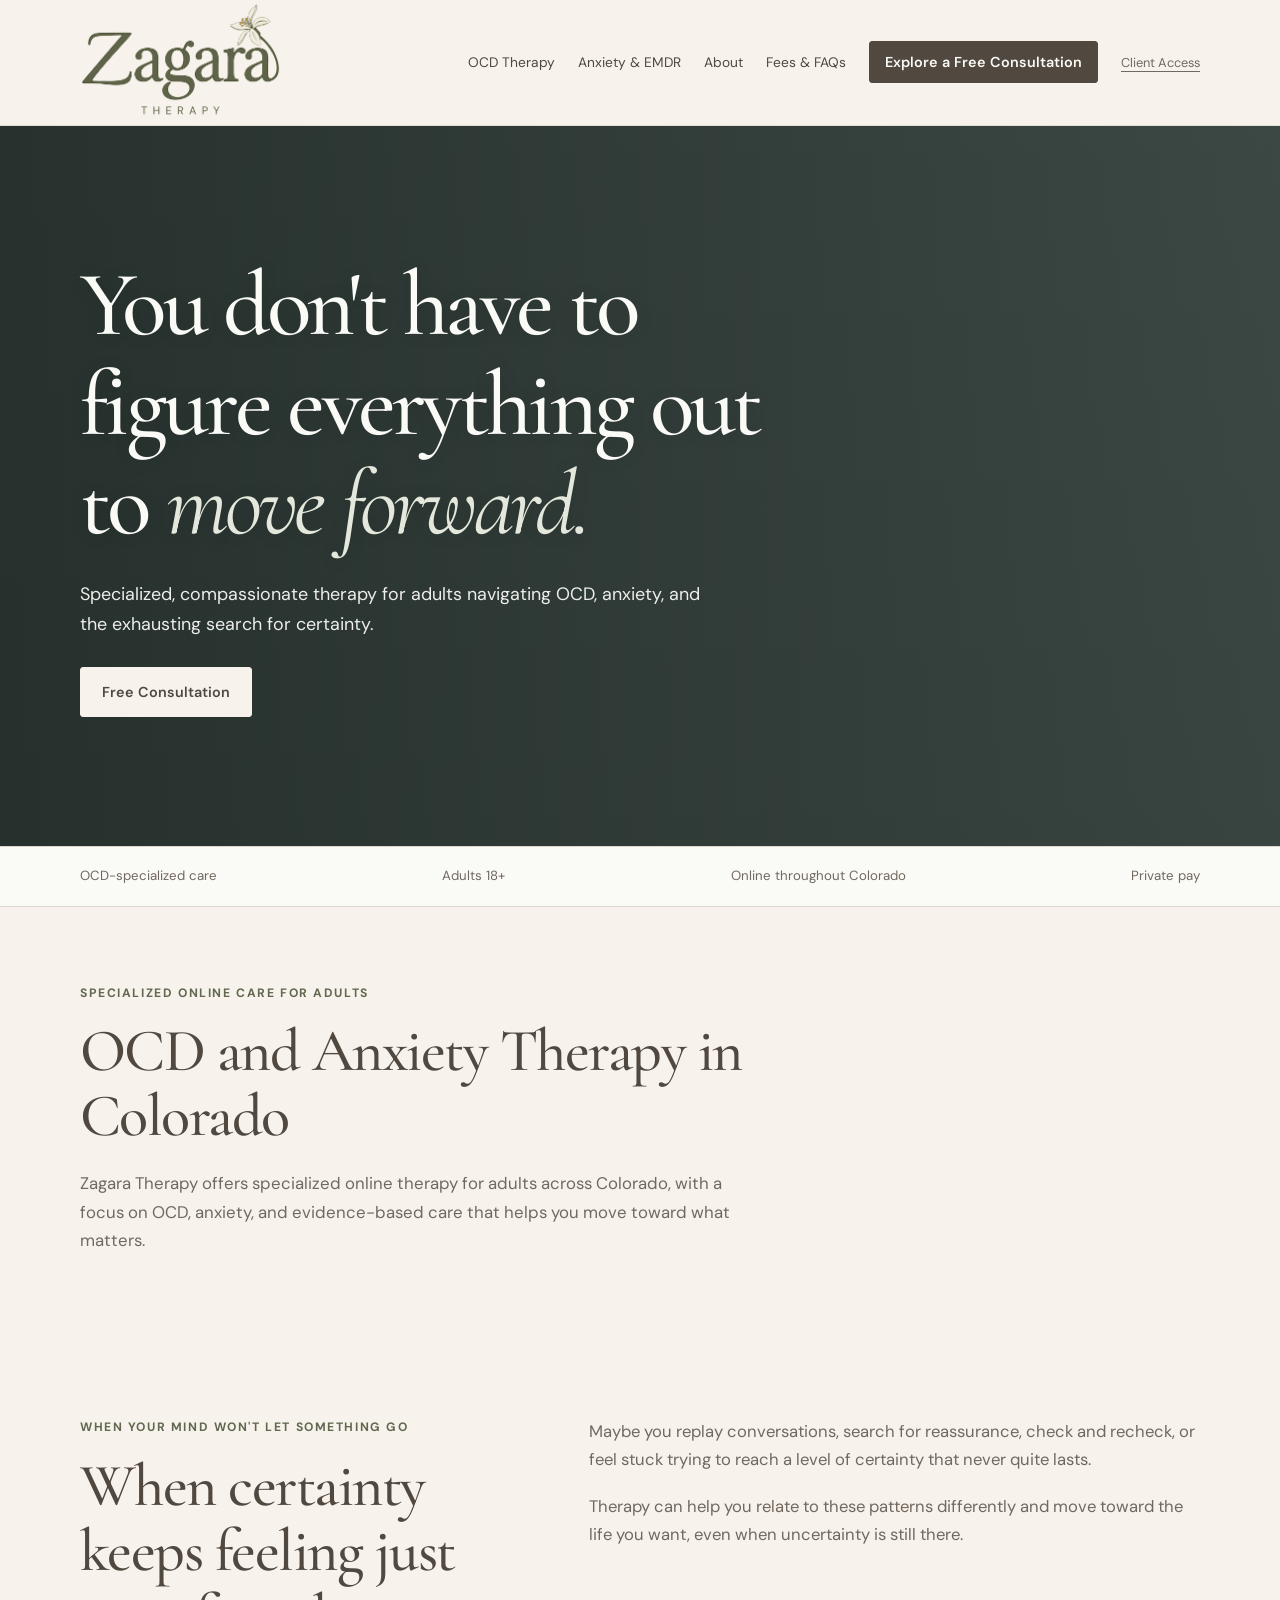
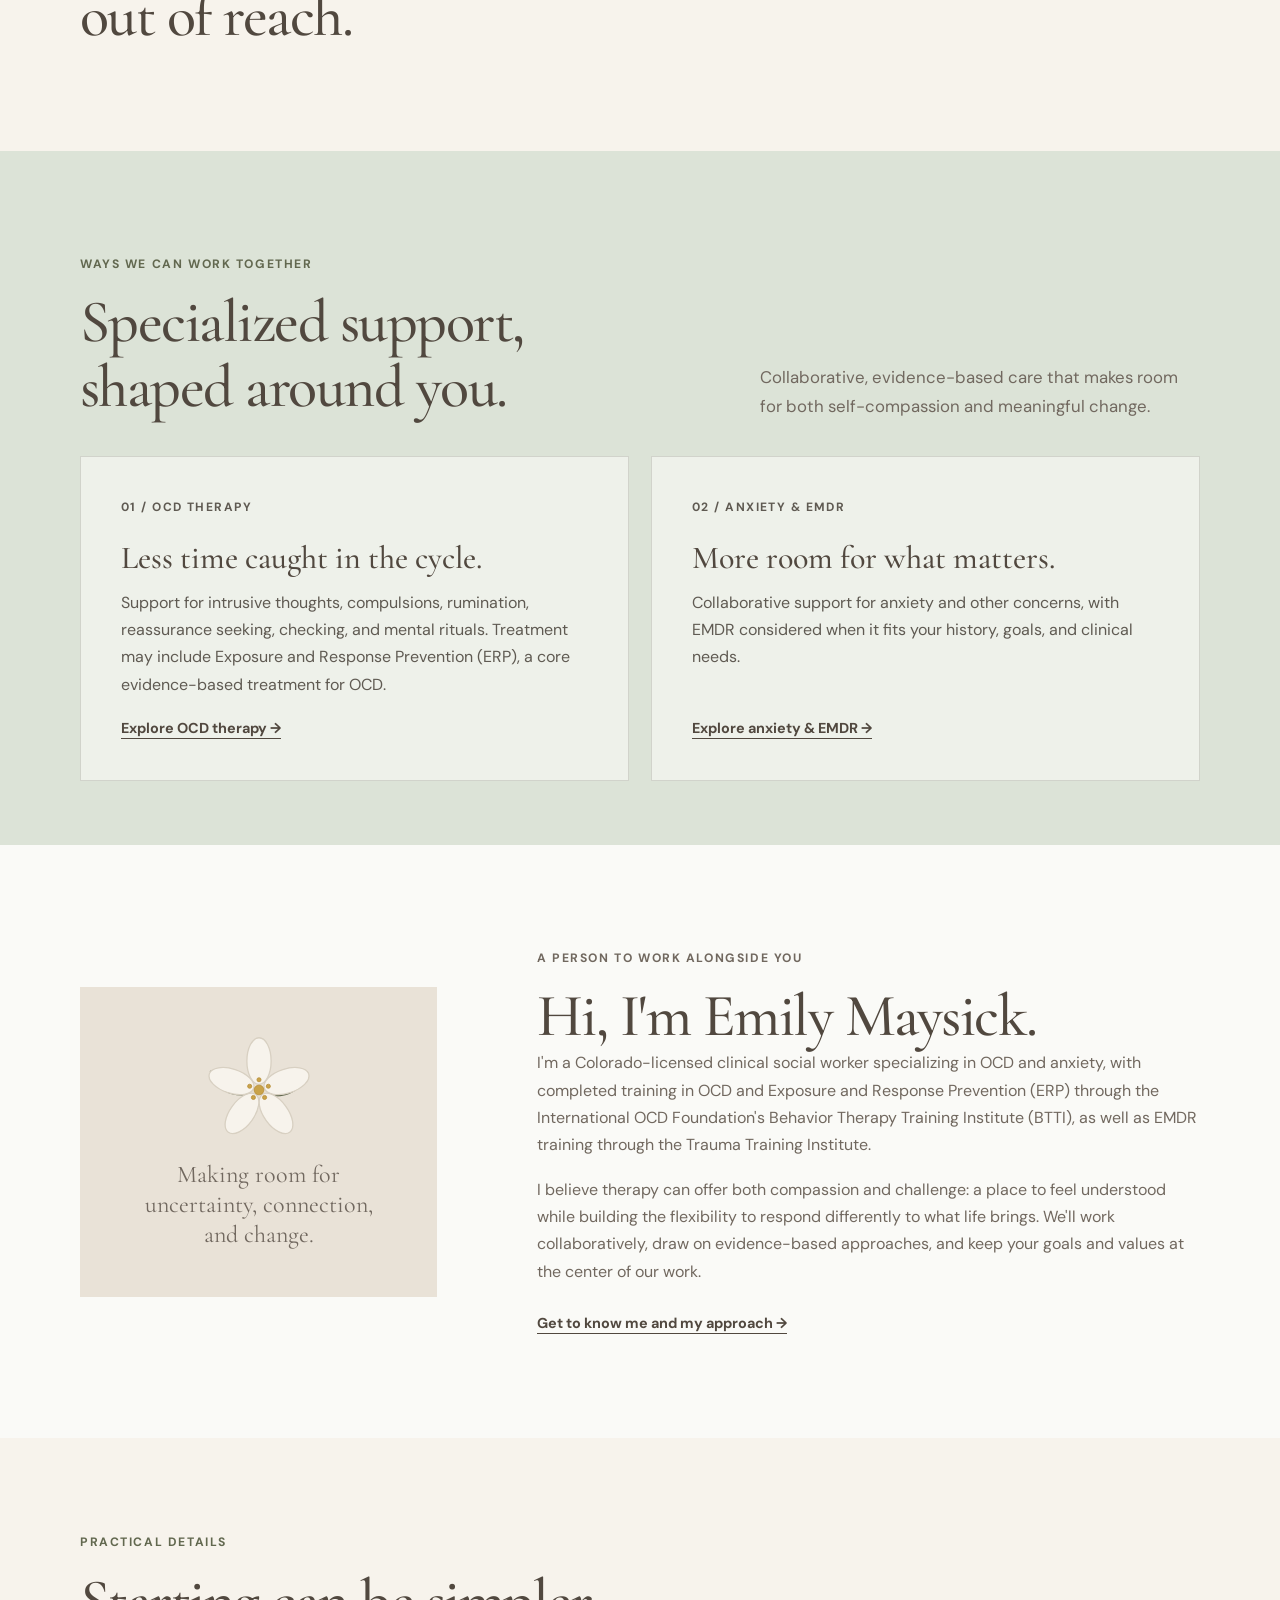
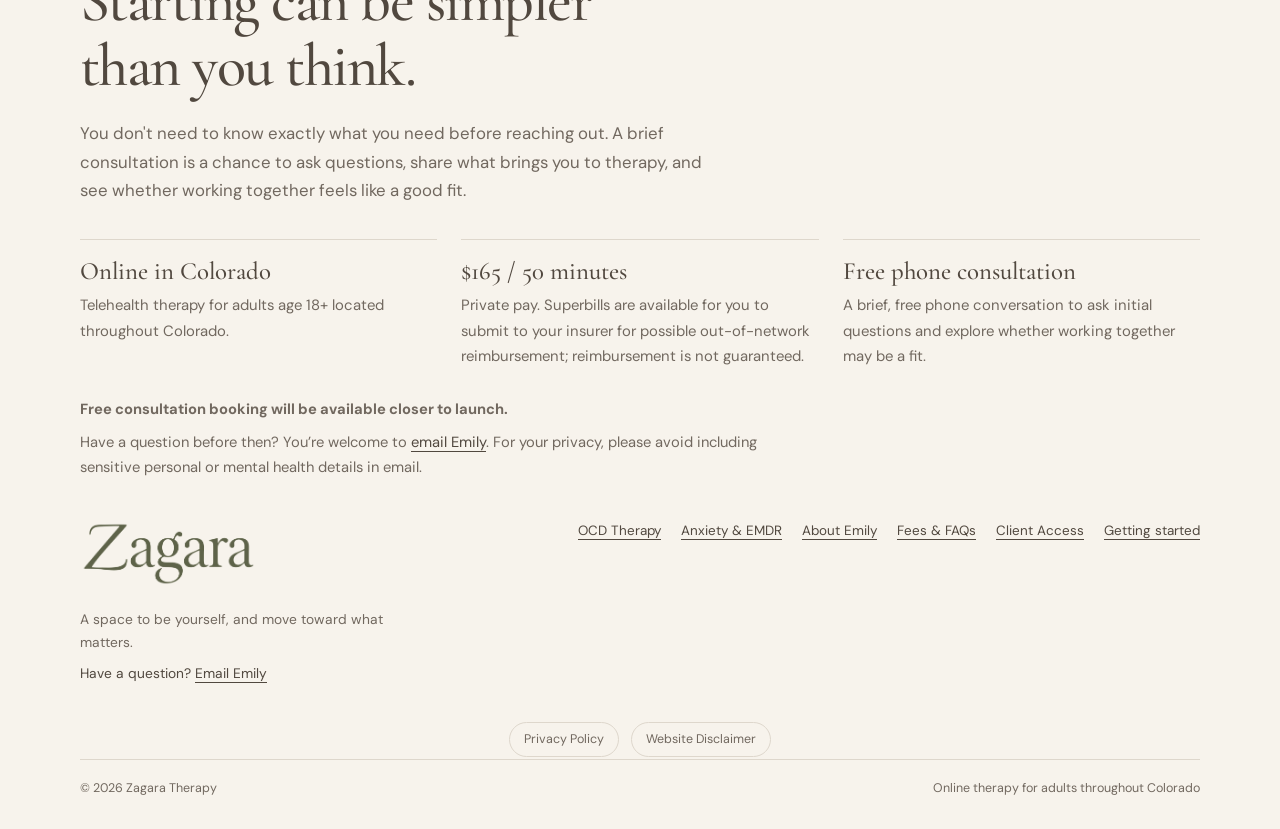
==== commit ac95579d: "Update name in introduction section" ====
--- a/index.html
+++ b/index.html
@@ -11,7 +11,7 @@
   <meta property="og:site_name" content="Zagara Therapy">
   <meta property="og:title" content="Zagara Therapy | OCD &amp; Anxiety Therapy in Colorado">
   <meta property="og:description" content="Specialized therapy for adults navigating OCD and anxiety throughout Colorado. Online therapy with a collaborative, evidence-based approach.">
-<link rel="icon" type="image/png" href="FAVICON%20PNG.png">
+<link rel="icon" type="image/png" href="ZAGARAFAVICONFINAL.png">
   <link rel="stylesheet" href="styles.css">
 </head>
 <body>
@@ -106,7 +106,7 @@
       </div>
       <div class="about-copy">
         <p class="eyebrow">A person to work alongside you</p>
-        <h2>Hi, I'm Emily.</h2>
+        <h2>Hi, I'm Emily Maysick.</h2>
         <p>I'm a Colorado-licensed clinical social worker specializing in OCD and anxiety, with completed training in OCD and Exposure and Response Prevention (ERP) through the International OCD Foundation's Behavior Therapy Training Institute (BTTI), as well as EMDR training through the Trauma Training Institute.</p>
         <p>I believe therapy can offer both compassion and challenge: a place to feel understood while building the flexibility to respond differently to what life brings. We'll work collaboratively, draw on evidence-based approaches, and keep your goals and values at the center of our work.</p>
         <a class="text-link" href="about.html">Get to know me and my approach →</a>
--- a/styles.css
+++ b/styles.css
@@ -1,3 +1,4 @@
+@import url('https://fonts.googleapis.com/css2?family=Cormorant+Garamond:ital,wght@1,500&display=swap');
 @import url('https://fonts.googleapis.com/css2?family=Cormorant+Garamond:wght@400;500;600&family=DM+Sans:wght@400;500;600;700&display=swap');
 
 :root {
@@ -327,3 +328,139 @@
   height: auto;
   object-fit: contain;
 }
+.about-content {
+  padding-bottom: 32px;
+}
+.anxiety-content {
+  padding-bottom: 32px;
+}
+.ocd-content {
+  padding-bottom: 32px;
+}
+.faq-content {
+  padding-bottom: 32px;
+}
+.privacy-content {
+  padding-bottom: 32px;
+}
+.disclaimer-content {
+  padding-bottom: 32px;
+}
+/* Zagara olive tree photograph — About page */
+
+.olive-photo {
+  position: relative;
+  width: 100%;
+  min-height: 360px;
+  margin: 36px 0;
+  border-radius: 4px;
+  overflow: hidden;
+
+  background-image:
+    linear-gradient(
+      90deg,
+      rgba(29, 30, 22, 0.72) 0%,
+      rgba(29, 30, 22, 0.30) 58%,
+      rgba(29, 30, 22, 0.05) 100%
+    ),
+    url('OLIVETREE.jpg');
+
+  background-size: cover;
+  background-position: center;
+  display: flex;
+  align-items: flex-end;
+  padding: 36px;
+}
+
+.olive-photo p {
+  position: relative;
+  margin: 0;
+  color: #F7F3EC;
+  font-family: 'Cormorant Garamond', Georgia, serif;
+  font-size: clamp(2.3rem, 4vw, 3.6rem);
+  font-weight: 500;
+  font-style: italic;
+  line-height: 1.08;
+  letter-spacing: -0.025em;
+  text-shadow: 0 2px 14px rgba(0, 0, 0, 0.22);
+}
+
+@media (max-width: 700px) {
+  .olive-photo {
+    min-height: 300px;
+    padding: 24px;
+    background-position: 48% center;
+  }
+
+  .olive-photo p {
+    font-size: clamp(2rem, 7vw, 2.8rem);
+  }
+}
+/* Full-width olive tree feature */
+
+.olive-feature {
+  padding: 0 0 48px;
+}
+
+.olive-feature .olive-photo {
+  min-height: 480px;
+  margin: 0;
+  background-position: center 48%;
+  padding: 56px;
+}
+
+.olive-feature .olive-photo p {
+  font-size: clamp(3rem, 5vw, 5rem);
+}
+
+@media (max-width: 700px) {
+  .olive-feature {
+    padding-bottom: 32px;
+  }
+
+  .olive-feature .olive-photo {
+    min-height: 360px;
+    padding: 26px;
+    background-position: 45% center;
+  }
+
+  .olive-feature .olive-photo p {
+    font-size: clamp(2.3rem, 8vw, 3.5rem);
+  }
+}
+.olive-feature-cta {
+  margin-top: 32px;
+  text-align: center;
+}
+/* Homepage spacing refinements */
+.recognition {
+  padding-bottom: 64px;
+}
+
+.services {
+  padding-bottom: 64px;
+}
+/* Refined spacing across interior pages */
+
+/* Reduce the space below page introductions */
+.page-hero {
+  padding-top: 64px;
+  padding-bottom: 48px;
+}
+
+/* Reduce the space above and below main content */
+.about-content,
+.anxiety-content,
+.ocd-content,
+.faq-content,
+.privacy-content,
+.disclaimer-content {
+  padding-top: 56px;
+  padding-bottom: 32px;
+}
+
+/* Keep text headings closer to their paragraphs */
+.prose h2 {
+  margin-top: 30px;
+  margin-bottom: 14px;
+}
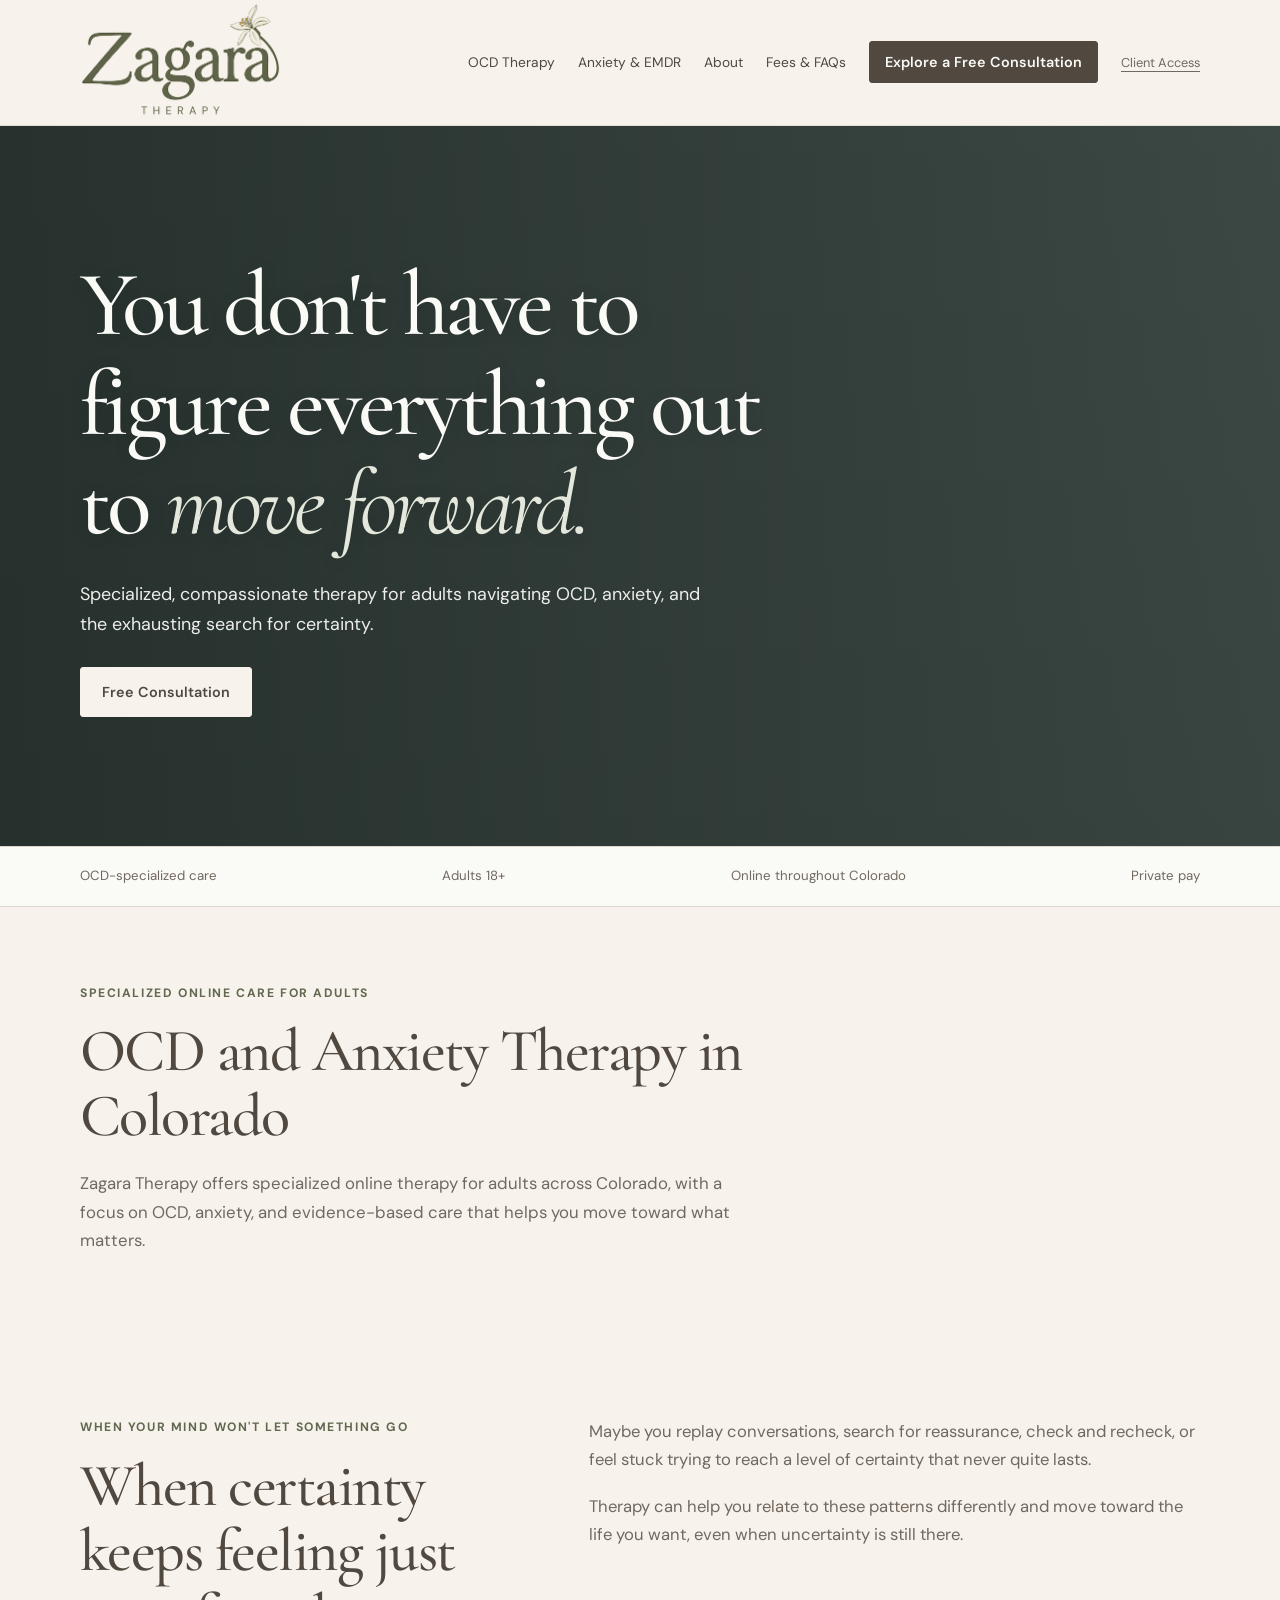
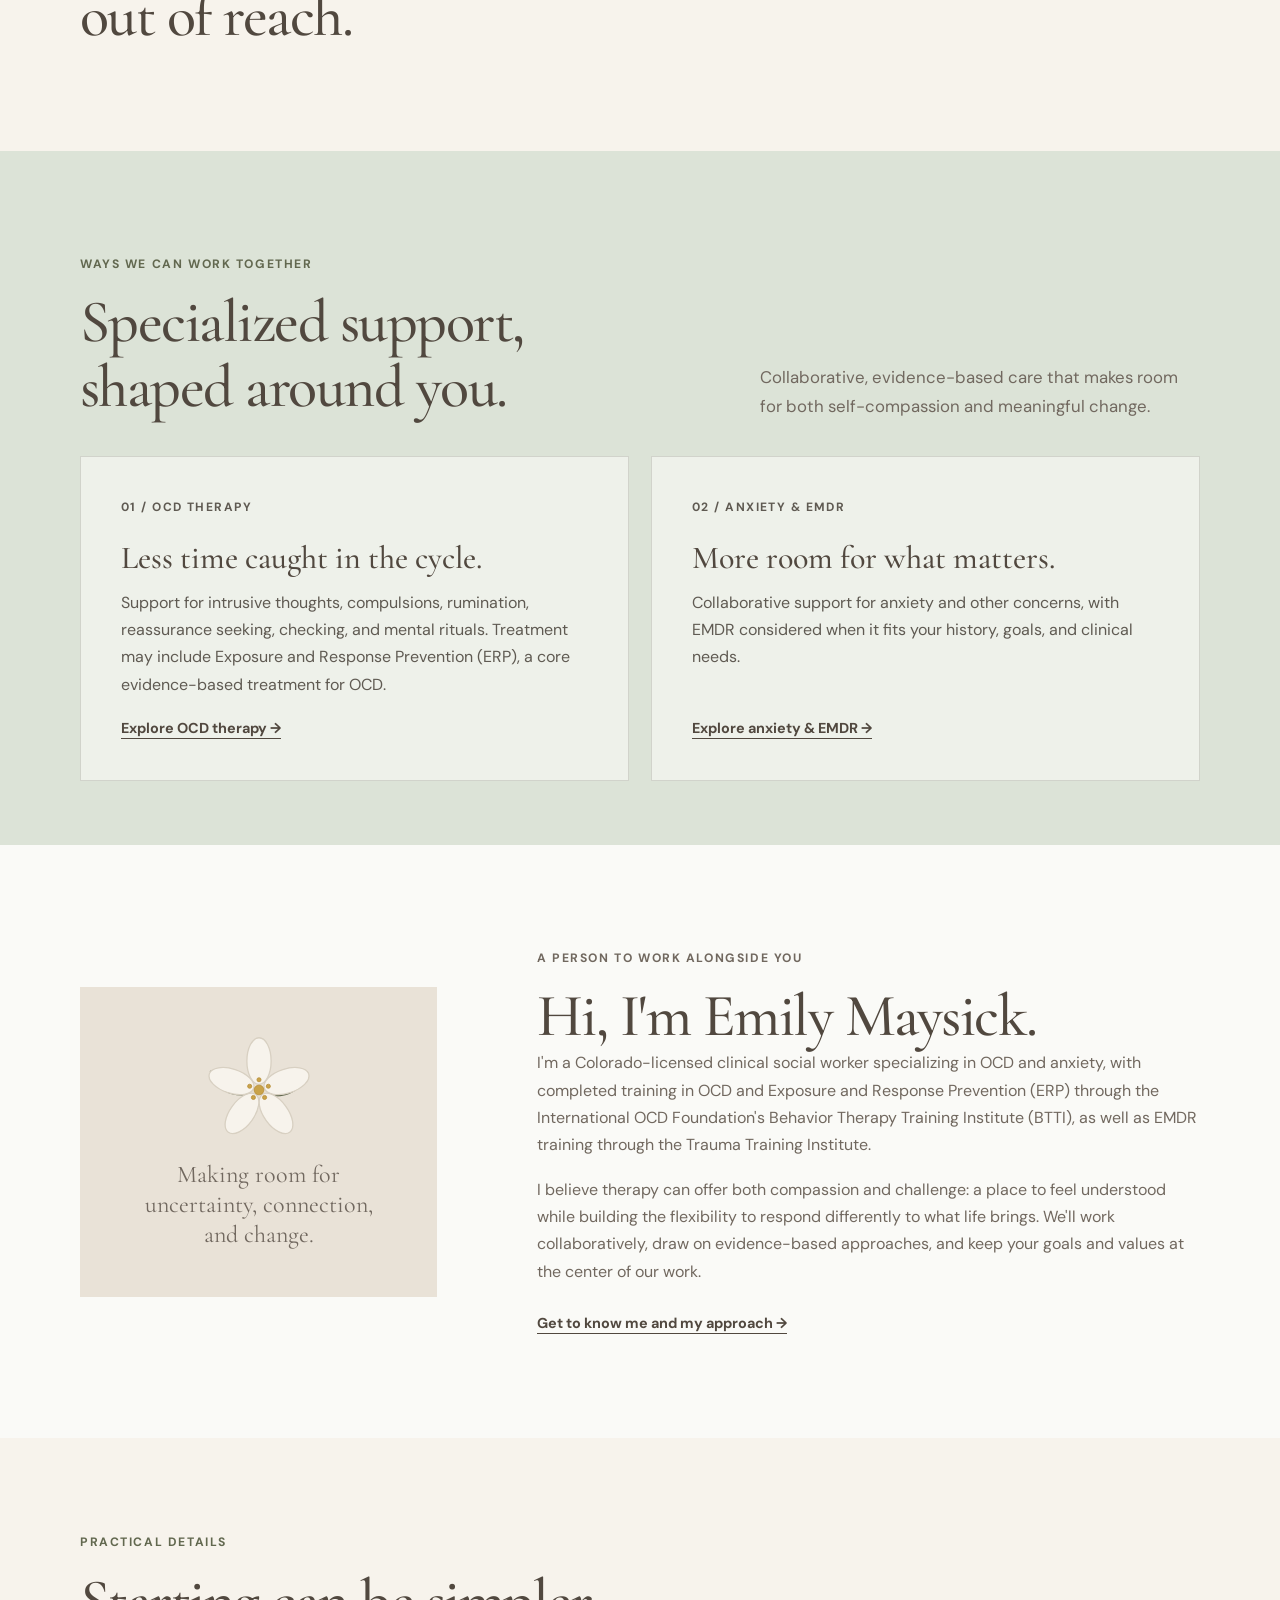
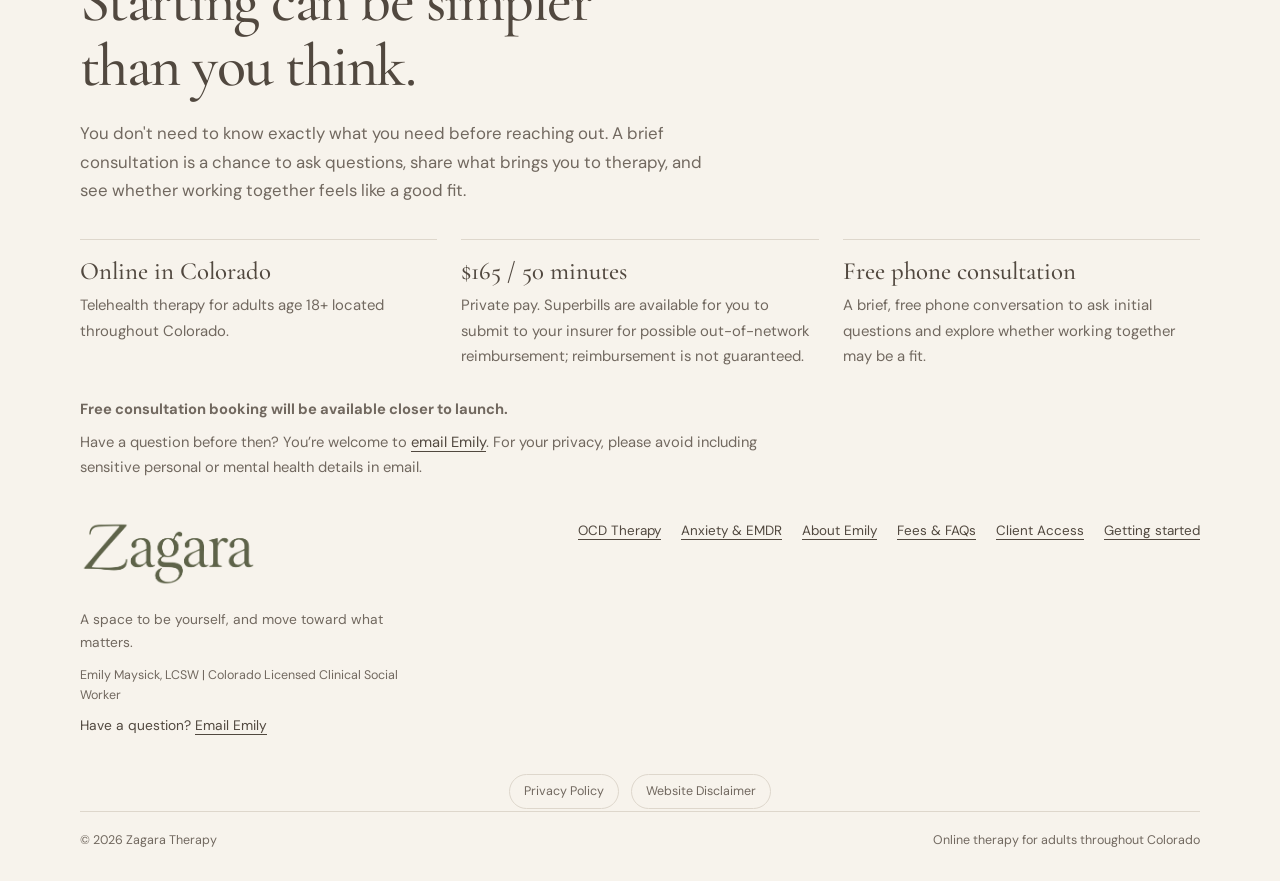
==== commit 7bea84aa: "Update title for Zagara Therapy page" ====
--- a/index.html
+++ b/index.html
@@ -4,7 +4,7 @@
   <meta name="robots" content="noindex, nofollow">
   <meta charset="utf-8">
   <meta name="viewport" content="width=device-width, initial-scale=1">
-  <title>Zagara Therapy | OCD &amp; Anxiety Therapy in Colorado</title>
+  <title>Zagara Therapy | Emily Maysick, LCSW | OCD &amp; Anxiety Therapy</title>
   <meta name="description" content="Specialized therapy for adults navigating OCD and anxiety throughout Colorado. Online therapy with a collaborative, evidence-based approach.">
   <meta name="theme-color" content="#F7F3EC">
   <meta property="og:type" content="website">
--- a/styles.css
+++ b/styles.css
@@ -464,3 +464,11 @@
   margin-top: 30px;
   margin-bottom: 14px;
 }
+.footer-blurb::after {
+  content: "Emily Maysick, LCSW | Colorado Licensed Clinical Social Worker";
+  display: block;
+  margin-top: 12px;
+  font-size: 0.78rem;
+  line-height: 1.6;
+  color: var(--muted);
+}
